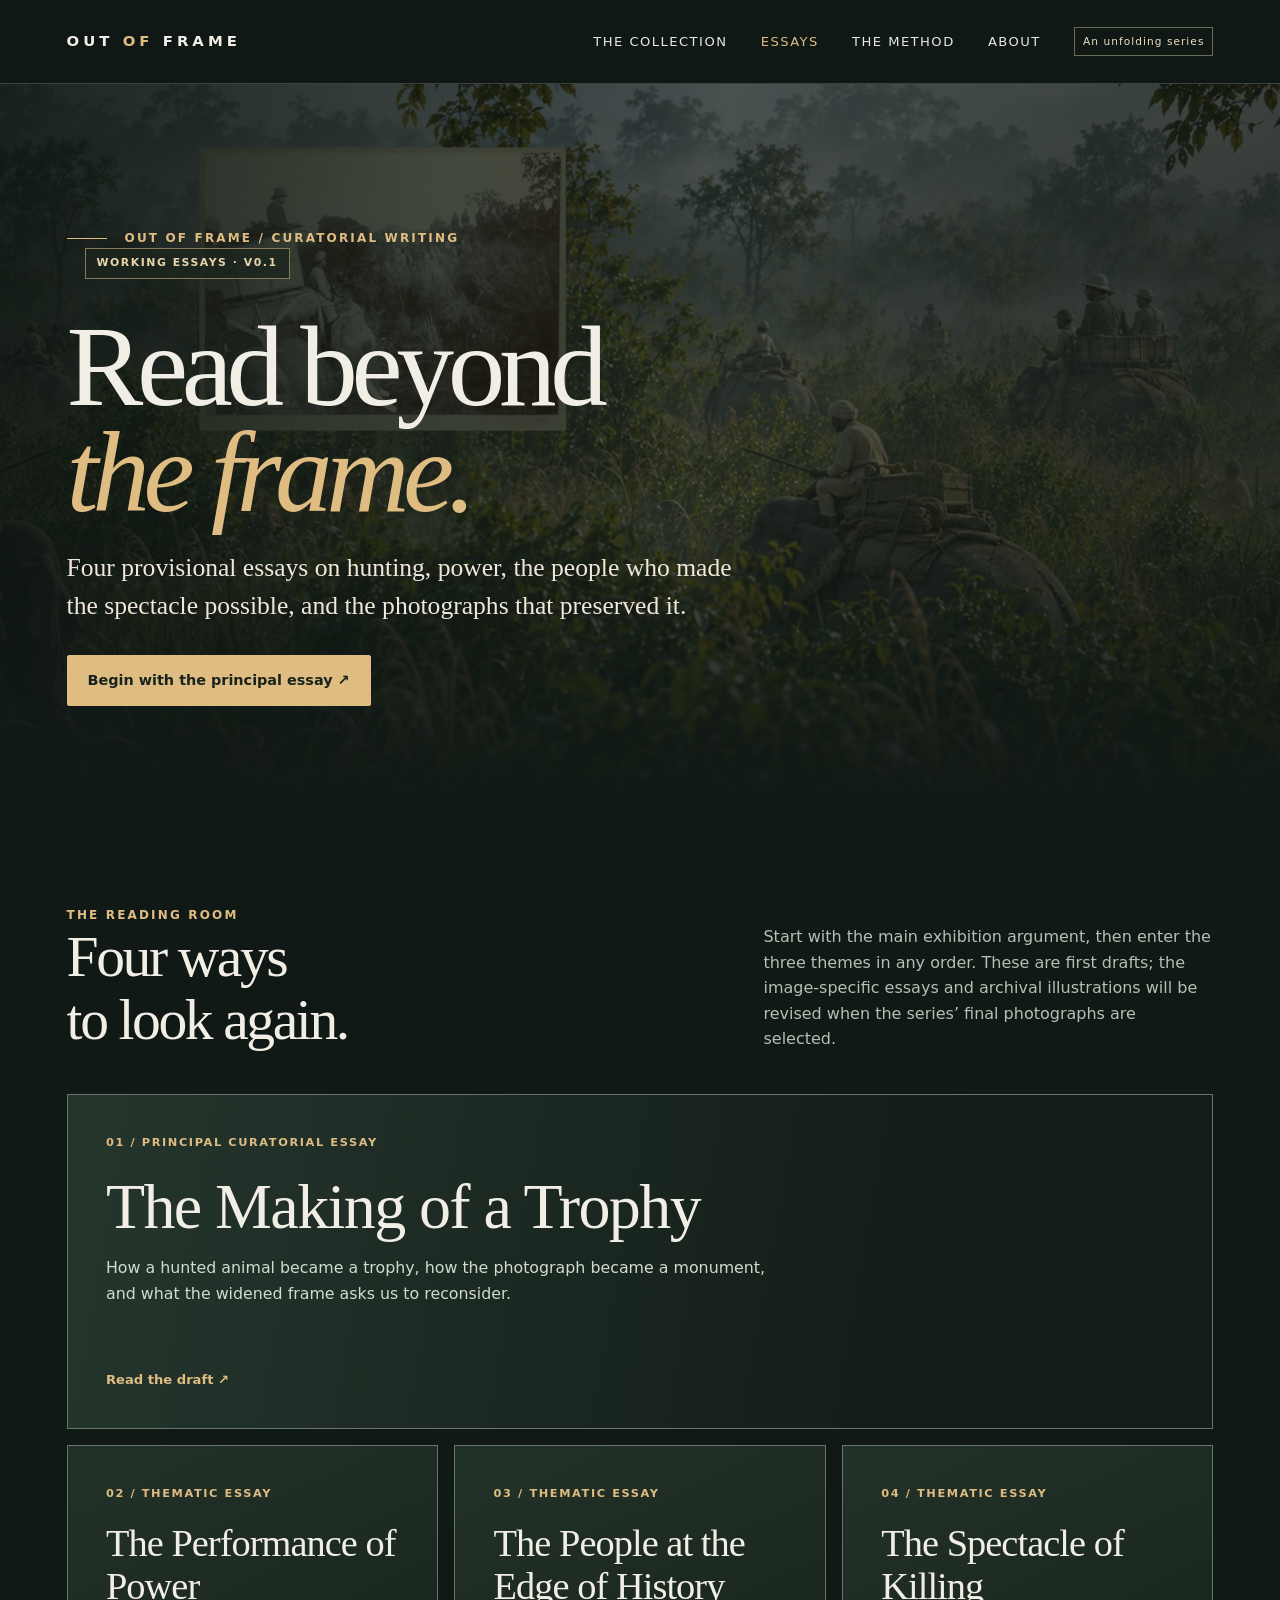
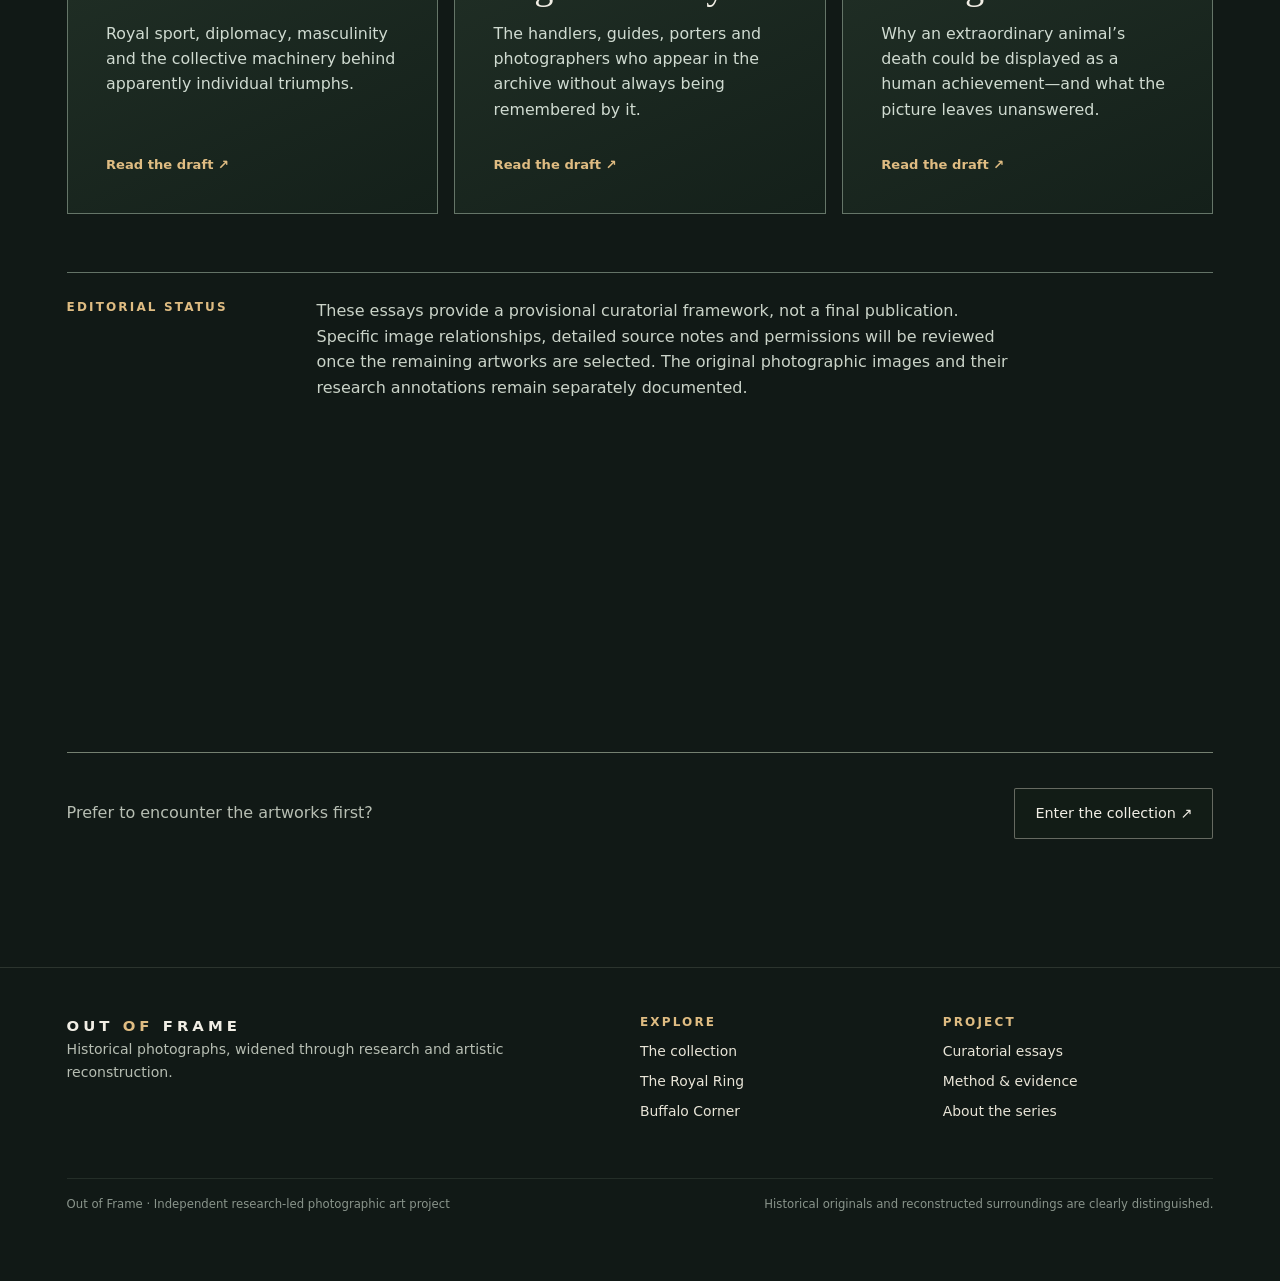
==== essays/index.html @ 06754992 "add essays Add the principal and 3 other essays drafts to the site" ====
<!doctype html><html lang="en"><head><meta charset="utf-8"><meta name="viewport" content="width=device-width, initial-scale=1"><meta name="description" content="Read four provisional Out of Frame essays on hunting, power, labour and historical photography."><meta name="theme-color" content="#111916"><title>Curatorial essays — Out of Frame</title><link rel="stylesheet" href="../assets/css/site.css"></head><body><a class="skip" href="#main">Skip to content</a><header class="site-header"><div class="shell nav-inner"><a class="brand" href="../index.html" aria-label="Out of Frame, home">OUT <span>OF</span> FRAME</a><button class="nav-toggle" type="button" aria-expanded="false" aria-controls="site-links">Menu ☰</button><nav class="nav-links" id="site-links" aria-label="Main navigation"><a href="../works/index.html">The collection</a><a href="index.html" aria-current="page">Essays</a><a href="../method.html">The method</a><a href="../about.html">About</a><span class="nav-flag">An unfolding series</span></nav></div></header><main id="main"><section class="essay-index-hero"><div class="shell essay-index-hero-inner"><span class="eyebrow kicker-line">Out of Frame / Curatorial writing</span><span class="draft-pill">WORKING ESSAYS · v0.1</span><h1>Read beyond<br><em>the frame.</em></h1><p>Four provisional essays on hunting, power, the people who made the spectacle possible, and the photographs that preserved it.</p><a class="btn primary" href="the-making-of-a-trophy.html">Begin with the principal essay ↗</a></div></section><section class="shell section essays-section"><div class="section-head"><div><span class="eyebrow">The reading room</span><h2>Four ways<br>to look again.</h2></div><p>Start with the main exhibition argument, then enter the three themes in any order. These are first drafts; the image-specific essays and archival illustrations will be revised when the series’ final photographs are selected.</p></div><div class="essay-card-grid"><a class="essay-card essay-card-feature" href="the-making-of-a-trophy.html"><span class="essay-card-num">01 / Principal curatorial essay</span><h3>The Making of a Trophy</h3><p>How a hunted animal became a trophy, how the photograph became a monument, and what the widened frame asks us to reconsider.</p><span class="essay-card-link">Read the draft <span aria-hidden="true">↗</span></span></a><a class="essay-card" href="the-performance-of-power.html"><span class="essay-card-num">02 / Thematic essay</span><h3>The Performance of Power</h3><p>Royal sport, diplomacy, masculinity and the collective machinery behind apparently individual triumphs.</p><span class="essay-card-link">Read the draft <span aria-hidden="true">↗</span></span></a><a class="essay-card" href="the-people-at-the-edge-of-history.html"><span class="essay-card-num">03 / Thematic essay</span><h3>The People at the Edge of History</h3><p>The handlers, guides, porters and photographers who appear in the archive without always being remembered by it.</p><span class="essay-card-link">Read the draft <span aria-hidden="true">↗</span></span></a><a class="essay-card" href="the-spectacle-of-killing.html"><span class="essay-card-num">04 / Thematic essay</span><h3>The Spectacle of Killing</h3><p>Why an extraordinary animal’s death could be displayed as a human achievement—and what the picture leaves unanswered.</p><span class="essay-card-link">Read the draft <span aria-hidden="true">↗</span></span></a></div><div class="essay-editor-note"><span class="eyebrow">Editorial status</span><p>These essays provide a provisional curatorial framework, not a final publication. Specific image relationships, detailed source notes and permissions will be reviewed once the remaining artworks are selected. The original photographic images and their research annotations remain separately documented.</p></div></section><section class="shell section"><div class="cta-band"><p>Prefer to encounter the artworks first?</p><a href="../works/index.html" class="btn">Enter the collection ↗</a></div></section></main><footer class="site-footer"><div class="shell"><div class="footer-grid"><div><a class="brand" href="../index.html">OUT <span>OF</span> FRAME</a><p>Historical photographs, widened through research and artistic reconstruction.</p></div><nav aria-label="Footer exhibition links"><strong class="eyebrow">Explore</strong><a href="../works/index.html">The collection</a><a href="../works/the-royal-ring.html">The Royal Ring</a><a href="../works/buffalo-corner.html">Buffalo Corner</a></nav><nav aria-label="Footer project links"><strong class="eyebrow">Project</strong><a href="index.html">Curatorial essays</a><a href="../method.html">Method &amp; evidence</a><a href="../about.html">About the series</a></nav></div><div class="footline"><span>Out of Frame · Independent research-led photographic art project</span><span>Historical originals and reconstructed surroundings are clearly distinguished.</span></div></div></footer><script src="../assets/js/site.js" defer></script></body></html>
---- assets/css/site.css ----
:root{--ink:#111916;--ink2:#19231d;--ink3:#26332c;--bone:#f1eee5;--paper:#e7dfd1;--dim:#b7beb3;--line:#536157;--gold:#dfbc82;--pale:#f1d6a8;--mint:#a9c7b7;--pad:clamp(20px,5.2vw,88px);--serif:Georgia,'Times New Roman',serif;--sans:ui-sans-serif,system-ui,-apple-system,'Segoe UI',sans-serif}
*{box-sizing:border-box}html{scroll-behavior:smooth}body{margin:0;background:var(--ink);color:var(--bone);font:16px/1.6 var(--sans)}img{max-width:100%;display:block}button,input{font:inherit}button{cursor:pointer}a{color:inherit}a:hover{text-decoration-color:var(--gold)}h1,h2,h3,p{margin-top:0}h1,h2,h3{font-family:var(--serif);font-weight:normal;line-height:1.09}h1{font-size:clamp(3.6rem,9vw,9.5rem);letter-spacing:-.065em}h2{font-size:clamp(2.3rem,4.5vw,5.3rem);letter-spacing:-.042em}h3{font-size:clamp(1.5rem,2.3vw,2.5rem);letter-spacing:-.025em}p{max-width:68ch}button:focus-visible,a:focus-visible,[tabindex]:focus-visible{outline:3px solid var(--pale);outline-offset:4px}.skip{position:absolute;top:-100px;left:15px;z-index:100;color:#111;background:#f3d69b;padding:10px}.skip:focus{top:12px}.eyebrow,.caps{font-size:.75rem;text-transform:uppercase;letter-spacing:.18em;font-weight:700}.eyebrow{color:var(--gold)}.small{color:var(--dim);font-size:.82rem}.shell{max-width:1760px;margin-inline:auto;padding-inline:var(--pad)}.sr-only{position:absolute!important;width:1px;height:1px;overflow:hidden;clip:rect(0,0,0,0);white-space:nowrap}
/* Global navigation */
.site-header{position:relative;z-index:40;border-bottom:1px solid #ffffff2e;background:rgba(17,25,22,.98)}.site-header.float{position:absolute;left:0;top:0;width:100%;border:none;background:linear-gradient(#111b16cc,transparent)}.nav-inner{min-height:83px;display:flex;justify-content:space-between;align-items:center;gap:24px}.brand{text-decoration:none;font-weight:850;letter-spacing:.27em;font-size:.93rem;white-space:nowrap}.brand span{color:var(--gold)}.nav-links{display:flex;gap:clamp(15px,2.6vw,38px);align-items:center}.nav-links a{font-size:.82rem;text-decoration:none;text-transform:uppercase;letter-spacing:.11em;color:#e6e7e0}.nav-links a:hover,.nav-links a[aria-current="page"]{color:var(--gold)}.nav-toggle{display:none;align-items:center;justify-content:center;border:1px solid #ffffff77;background:#12211caa;color:var(--bone);padding:8px 13px;border-radius:3px}.nav-flag{font-size:.66rem;border:1px solid #f1e5bd65;padding:5px 8px;color:#f0dfbe;letter-spacing:.1em}.site-footer{padding-block:45px 68px;border-top:1px solid #6a76674d}.footer-grid{display:grid;grid-template-columns:2fr 1fr 1fr;gap:32px}.site-footer p{color:var(--dim);font-size:.88rem}.site-footer nav{display:grid;gap:8px;font-size:.87rem}.site-footer nav a{color:#e8e4d7;text-decoration:none}.site-footer nav a:hover{color:var(--gold)}.footline{margin-top:55px;color:#89948b;display:flex;justify-content:space-between;gap:20px;font-size:.73rem;border-top:1px solid #5a675845;padding-top:16px}
/* Buttons */
.btn{border:1px solid #e6e4d265;padding:13px 20px;display:inline-flex;align-items:center;justify-content:center;gap:24px;text-decoration:none;background:#1420198c;color:var(--bone);transition:background .18s,transform .18s;min-height:47px;font-size:.9rem;border-radius:2px}.btn:hover{background:#2d4134;transform:translateY(-1px)}.btn.primary{background:var(--gold);color:#18231c;border-color:var(--gold);font-weight:750}.btn.primary:hover{background:#f0d4a4}.btn.ghost{background:transparent}.btn.sm{padding:8px 12px;min-height:38px;font-size:.8rem}.btn[aria-pressed="true"]{border-color:var(--gold);box-shadow:inset 0 0 0 1px var(--gold)}.text-link{color:var(--pale);text-decoration:none;border-bottom:1px solid #c1af84;padding-bottom:4px;font-size:.86rem;letter-spacing:.04em}.text-link:hover{color:#fff}
/* Home page */
.home-hero{height:min(100svh,1050px);min-height:710px;isolation:isolate;display:flex;flex-direction:column;position:relative;overflow:hidden;background:#18271f}.home-hero picture,.home-hero picture img{position:absolute;inset:0;width:100%;height:100%;object-fit:cover;z-index:-3;object-position:52% 46%}.home-hero picture img{filter:brightness(.72) saturate(.83);animation:reveal-hero 14s ease-out both}.home-hero::before{content:'';position:absolute;inset:0;z-index:-2;background:linear-gradient(90deg,#07110de8 0%,#0b1a14b3 37%,#121a1570 63%,#111a164d),linear-gradient(0deg,#0a130fef,transparent 45%,#0b1513a8)}.home-hero-inner{padding-top:165px;padding-bottom:90px;flex:1;display:flex;flex-direction:column;justify-content:center}.home-hero h1{max-width:1050px;margin:.05em 0 .22em;font-size:clamp(3.6rem,7.25vw,7.4rem)}.home-hero h1 em{font-weight:normal;color:var(--gold)}.home-deck{font:clamp(1.18rem,2.3vw,1.88rem)/1.38 var(--serif);max-width:600px;color:#f3eade}.home-actions{display:flex;gap:12px;flex-wrap:wrap;margin-top:25px}.hero-foot{border-top:1px solid #ffffff55;padding-block:16px;display:flex;justify-content:space-between;gap:24px;align-items:center;font-size:.7rem;letter-spacing:.14em;text-transform:uppercase;color:#ebdfc9}.home-arrow{font-size:1.4rem}.section{padding-block:clamp(80px,10vw,150px)}.section.slim{padding-block:70px}.section-head{display:flex;justify-content:space-between;gap:42px;align-items:end;margin-bottom:42px}.section-head h2{margin:0;max-width:860px}.section-head p{color:var(--dim);max-width:450px;margin:0}.kicker-line{display:flex;align-items:center;gap:18px}.kicker-line:before{content:'';width:40px;height:1px;background:var(--gold)}.works-grid{display:grid;grid-template-columns:minmax(0,1.25fr) minmax(0,.75fr);gap:18px}.work-card{border:1px solid #546457;display:flex;flex-direction:column;min-height:505px;position:relative;overflow:hidden;text-decoration:none;background:#263229}.work-card.featured img{position:absolute;inset:0;width:100%;height:100%;object-fit:cover;filter:brightness(.63) saturate(.85);transition:transform .55s}.work-card.featured:hover img{transform:scale(1.04)}.work-card:after{content:'';position:absolute;inset:0;background:linear-gradient(0deg,#0b1613f2,#111c19ad 33%,transparent 72%);pointer-events:none}.work-card.placeholder{background:radial-gradient(circle at 78% 29%,#62635129,transparent 34%),linear-gradient(125deg,#29312b,#121916)}.work-card.placeholder:before{content:'';position:absolute;inset:13% 18% 30%;border:1px solid #c9c0a540;box-shadow:inset 0 0 0 16px #101a1220;transform:rotate(-3deg)}.work-card.placeholder:after{background:linear-gradient(0deg,#101712f0,transparent 90%)}.work-top,.work-bottom{position:relative;z-index:1;padding:30px;display:flex;justify-content:space-between;align-items:start;gap:12px}.work-bottom{margin-top:auto;flex-direction:column}.work-number{color:#e5d2a6;font-size:.75rem;letter-spacing:.18em;text-transform:uppercase}.work-status{font-size:.7rem;border:1px solid #e1d6b480;padding:4px 10px;letter-spacing:.12em;text-transform:uppercase}.work-bottom h3{font-size:clamp(2.2rem,4.2vw,4.4rem);margin:0}.work-bottom p{color:#e1e5dc;max-width:410px;font-size:.9rem}.work-cta{color:var(--gold);border-bottom:1px solid #f5dca3;padding-bottom:5px;text-transform:uppercase;letter-spacing:.09em;font-size:.76rem}.statement{background:#e9e4d7;color:#20291f}.statement .eyebrow{color:#6e5b3b}.statement h2{max-width:1250px}.statement blockquote{max-width:1200px;margin:30px 0 45px;font:clamp(1.7rem,3.6vw,3.6rem)/1.28 var(--serif);letter-spacing:-.025em}.statement .fine{border-top:1px solid #877d6b;display:flex;gap:26px;padding-top:21px;font-size:.87rem;justify-content:space-between}.statement .fine p{max-width:470px}.method-summary{display:grid;grid-template-columns:repeat(3,1fr);gap:30px}.method-step{border-top:1px solid #758174;padding-top:20px}.method-step span{font-size:.78rem;color:var(--gold)}.method-step h3{font-size:clamp(1.4rem,2vw,2rem);margin:13px 0}.method-step p{color:#bac5ba;font-size:.9rem}
/* Artwork landing */
.art-landing{position:relative;min-height:720px;height:100svh;max-height:1240px;isolation:isolate;display:flex;flex-direction:column;overflow:hidden;background:#15231d}.art-landing>.art-bg{position:absolute;inset:0;z-index:-3;width:100%;height:100%;object-fit:cover;object-position:48% 42%;filter:brightness(.79) saturate(.8);animation:reveal-hero 12s ease-out both}.art-landing:before{content:'';position:absolute;inset:0;z-index:-2;background:linear-gradient(90deg,#091611ef 0%,#111e19ae 32%,#1821192b 78%),linear-gradient(0deg,#09160fe9,transparent 43%,#101b16a8)}.art-landing .art-body{flex:1;display:flex;flex-direction:column;justify-content:center;align-items:start;padding-top:130px;padding-bottom:75px}.art-landing h1{margin:.18em 0 .19em;max-width:1120px}.art-landing h1 em{font-weight:normal;color:var(--gold)}.art-landing p{font:clamp(1.2rem,2.2vw,1.72rem)/1.4 var(--serif);max-width:540px}.art-landing .art-actions{display:flex;gap:12px;margin-top:20px;flex-wrap:wrap}.art-landing .art-bottom{font-size:.71rem;text-transform:uppercase;letter-spacing:.14em;border-top:1px solid #ffffff50;padding-block:22px;display:flex;justify-content:space-between;color:#ede0c5}.art-bottom span:last-child{opacity:.8}
/* Exhibition explorer */
.experience{padding-block:45px 95px}.explorer-intro{display:flex;justify-content:space-between;align-items:end;gap:30px;margin-bottom:25px}.explorer-intro h2{font-size:clamp(2rem,3.5vw,3.4rem);margin:.1em 0}.explorer-intro p{font-size:.9rem;color:var(--dim)}.controls{display:flex;flex-wrap:wrap;gap:8px;align-items:center}.stage-window{background:#0d130f;border:1px solid #627067;overflow:auto;scrollbar-color:#768879 #27352b;box-shadow:0 20px 46px #0005}.stage{width:100%;min-width:1000px;aspect-ratio:3/1;position:relative;isolation:isolate}.stage img{width:100%;height:100%;object-fit:cover}.stage.original{min-width:0;aspect-ratio:auto;height:min(66vh,650px);display:flex;align-items:center;justify-content:center;background:radial-gradient(circle,#373c34,#101713 76%)}.stage.original img{width:auto;max-width:92%;height:auto;max-height:93%;object-fit:contain;box-shadow:0 12px 32px #0008}.hotspots{position:absolute;inset:0;pointer-events:none}.hotspot{pointer-events:auto;position:absolute;transform:translate(-50%,-50%);display:flex;align-items:center;justify-content:center;width:37px;height:37px;border:1.5px solid #fff0c8;background:#1b2b25e8;color:#fff3d4;border-radius:50%;font-size:.7rem;font-weight:800;box-shadow:0 2px 15px #000c;transition:background .15s,transform .15s}.hotspot:hover{background:var(--gold);color:var(--ink);transform:translate(-50%,-50%) scale(1.09)}.hotspot.active{background:var(--gold);color:#17261c;outline:2px solid #fff5e3}.hotspot.teck{font-size:.74rem;width:33px;height:33px}.stage.original .hotspots{display:none}.stage-meta{font-size:.74rem;color:#b3c0b6;display:flex;justify-content:space-between;gap:25px;padding-top:9px}.stage-meta span:last-child{color:var(--gold)}.explore-layout{display:grid;grid-template-columns:minmax(230px,280px) minmax(0,1fr);gap:16px;margin-top:23px}.chapter-index{border:1px solid #5e6b61;background:#1c2720;align-self:start;padding:20px}.chapter-index h3{font:800 .74rem var(--sans);text-transform:uppercase;letter-spacing:.13em}.filters{display:flex;flex-wrap:wrap;gap:6px;margin:14px 0}.filter-chip{border-radius:18px;padding:4px 9px;background:none;border:1px solid #677969;color:#d6e2d6;font-size:.71rem}.filter-chip[aria-pressed="true"]{background:var(--gold);border-color:var(--gold);color:#101c13}.chapter-list{display:grid;gap:3px}.chapter-btn{border:1px solid transparent;background:none;color:#dee4d9;text-align:left;padding:10px 7px;display:flex;gap:12px;align-items:start;width:100%;font-size:.84rem;line-height:1.3;border-radius:3px}.chapter-btn:hover{background:#34433a}.chapter-btn.active{background:#394131;border-color:#9d864f}.chapter-btn span:first-child{color:var(--gold);font-weight:900}.research-panel{background:linear-gradient(125deg,#253129,#161e1a);border:1px solid #5c6a5d;padding:clamp(22px,3vw,38px);min-height:320px}.research-panel h3{font-size:clamp(1.7rem,3vw,3rem);margin:8px 0 18px}.research-panel .question{font:1.13rem/1.45 var(--serif);color:#e5e1d3;max-width:840px}.research-panel p{max-width:900px}.research-tabs{display:flex;gap:9px;border-bottom:1px solid #5a685d;margin:19px 0;flex-wrap:wrap}.research-tab{color:#d8e1d7;background:none;border:0;border-bottom:2px solid transparent;padding:10px 14px;margin-bottom:-1px;font-size:.84rem}.research-tab[aria-selected="true"]{color:var(--gold);border-color:var(--gold)}.research-panel .story{font-size:1rem;line-height:1.7}.research-panel .substory{border-left:3px solid var(--gold);padding:14px 20px;background:#354131;margin-top:25px}.research-panel .substory p{margin-bottom:10px;font-size:.92rem}.research-panel .source-list{list-style:none;padding:0;margin:8px 0;display:grid;gap:12px}.research-panel .source-list li{border-top:1px solid #606b5d;padding:11px 0}.research-panel .source-list small{display:block;color:var(--dim)}.research-panel .source-list a{color:#c9e0d3}.evidence-box{padding:15px 18px;background:#3c4436;border-left:3px solid var(--gold);font-size:.91rem;margin:17px 0}.research-panel .disclosure{color:#c7d5c6;border-top:1px solid #526054;padding-top:15px;margin-top:25px;font-size:.83rem}.research-panel .next-prev{display:flex;justify-content:space-between;gap:15px;border-top:1px solid #546154;padding-top:16px;margin-top:29px}.research-panel .next-prev button{background:none;color:var(--gold);border:0;padding:7px 0;font-size:.83rem}.research-panel .next-prev button:hover{text-decoration:underline}.archive-stage{max-width:900px;display:grid;grid-template-columns:minmax(0,1fr) minmax(0,.85fr);gap:38px;margin:auto;align-items:center}.archive-stage img{border:10px solid #e3dac7;width:100%}.archive-stage p{font-size:1rem;color:var(--dim)}
/* Buffalo placeholder */
.placeholder-hero{min-height:78svh;display:flex;align-items:center;position:relative;overflow:hidden;background:radial-gradient(ellipse at 72% 43%,#5557454d 0%,transparent 38%),linear-gradient(115deg,#222821,#0e1512 78%)}.placeholder-hero:before{content:'';position:absolute;right:8%;top:18%;width:clamp(170px,28vw,450px);height:clamp(230px,43vw,600px);border:1px solid #d6c9a65f;transform:rotate(6deg);box-shadow:0 0 0 17px #171e177a,0 0 0 18px #d3c8b52e}.placeholder-hero h1{position:relative;max-width:800px}.placeholder-hero .shell{width:100%;position:relative;z-index:1}.placeholder-hero p{font:clamp(1.15rem,2vw,1.6rem)/1.5 var(--serif);max-width:520px;color:#e5dfcf}.placeholder-label{display:inline-block;color:#e9d0a5;letter-spacing:.19em;text-transform:uppercase;font-size:.72rem;padding-bottom:12px;border-bottom:1px solid #ddc28e}.placeholder-note{max-width:900px}.placeholder-note p{color:var(--dim)}
/* About / Method */
.page-hero{padding:clamp(110px,14vw,190px) 0 clamp(75px,10vw,140px);background:radial-gradient(circle at 80% 38%,#3a43374d,transparent 48%),#171f19;border-bottom:1px solid #576457}.page-hero h1{max-width:1000px;margin:20px 0 25px}.page-hero .lede{font:clamp(1.3rem,2.5vw,2rem)/1.45 var(--serif);max-width:800px;color:#e5e5d9}.editorial-grid{display:grid;grid-template-columns:minmax(220px,.55fr) minmax(0,1.4fr);gap:clamp(25px,7vw,125px)}.editorial-grid .side-label{font:.75rem var(--sans);color:var(--gold);text-transform:uppercase;letter-spacing:.18em;padding-top:12px}.prose p{color:#d1dace;font-size:1.04rem;line-height:1.8}.prose h2{font-size:clamp(2rem,3.6vw,3.5rem);margin-top:38px}.prose p strong{color:#f2e9d6}.evidence-grid{display:grid;grid-template-columns:repeat(4,1fr);gap:15px}.grade-card{border:1px solid #67746b;background:#1c2720;padding:23px}.grade-card b{font:normal 3.5rem var(--serif);color:var(--gold)}.grade-card h3{font-size:1.4rem;margin:14px 0}.grade-card p{color:#c0ccbd;font-size:.85rem}.cta-band{border-top:1px solid #758071;display:flex;align-items:center;justify-content:space-between;gap:25px;padding-top:35px;margin-top:70px}.cta-band p{margin:0;color:var(--dim)}
@keyframes reveal-hero{from{transform:scale(1.035)}to{transform:scale(1)}}@media(prefers-reduced-motion:reduce){html{scroll-behavior:auto}*,*:before,*:after{animation:none!important;transition:none!important}}
@media(max-width:900px){.footer-grid{grid-template-columns:1fr 1fr}.footer-grid>div:first-child{grid-column:1/-1}.section-head{align-items:start;flex-direction:column;gap:16px}.works-grid{grid-template-columns:1fr}.work-card{min-height:450px}.method-summary{grid-template-columns:1fr;gap:17px}.explore-layout{grid-template-columns:1fr}.chapter-index{order:2}.explorer-intro{align-items:start;flex-direction:column}.stage{min-width:980px}.stage-meta{flex-direction:column;gap:3px}.editorial-grid{grid-template-columns:1fr}.evidence-grid{grid-template-columns:1fr 1fr}.nav-toggle{display:flex}.nav-links{display:none;position:absolute;top:100%;left:0;right:0;background:#14211c;z-index:50;padding:24px var(--pad) 30px;box-shadow:0 16px 25px #0007;flex-direction:column;align-items:start;border-bottom:1px solid var(--line)}.nav-links.open{display:flex}.nav-flag{display:none}}
@media(max-width:570px){h1{font-size:clamp(3.1rem,16vw,5rem)}.home-hero{min-height:670px;height:100svh}.home-hero-inner{padding-top:130px;padding-bottom:65px}.home-hero h1{max-width:380px}.home-hero picture img{object-position:60% center}.hero-foot{font-size:.57rem}.work-card{min-height:410px}.work-bottom h3{font-size:2.9rem}.art-landing{min-height:680px}.art-landing .art-body{padding-top:120px}.art-landing h1{font-size:clamp(3.6rem,15vw,5.8rem)}.art-landing .art-bottom{display:block;line-height:1.8}.research-panel{padding:18px}.archive-stage{grid-template-columns:1fr}.evidence-grid{grid-template-columns:1fr}.footer-grid{grid-template-columns:1fr}.footer-grid>div:first-child{grid-column:auto}.footline{flex-direction:column;gap:5px}.portal-note{display:none}}

/* v1.1 — Image-led vignette chapters */
.image-evidence{margin:27px 0 24px;border-top:1px solid #677463;padding-top:22px}
.image-evidence-heading{display:flex;justify-content:space-between;align-items:center;gap:12px;flex-wrap:wrap}
.image-evidence-type{font-size:.69rem;letter-spacing:.075em;color:#cfdbcd;border:1px solid #778370;padding:4px 8px}
.image-evidence h4{font:normal clamp(1.25rem,2.2vw,1.9rem)/1.2 var(--serif);margin:12px 0 18px;color:#f1e7d3}
.image-evidence-grid{display:grid;grid-template-columns:minmax(0,1.6fr) minmax(180px,.7fr);gap:17px;align-items:start}
.image-close,.image-locator{margin:0;min-width:0}
.detail-image-button{border:1px solid #758472;background:#101b15;display:block;position:relative;width:100%;padding:0;color:#f2e3c8;text-align:left;overflow:hidden}
.detail-image-button img{width:100%;height:auto;max-height:420px;object-fit:contain;background:#111b17;transition:transform .3s}
.detail-image-button:hover img{transform:scale(1.015)}
.detail-enlarge{display:inline-block;position:absolute;right:10px;bottom:10px;padding:5px 9px;font-size:.75rem;background:#0d1814d9;border:1px solid #e2c68c85;color:#f3ddab}
.image-close figcaption{font-size:.85rem;line-height:1.5;color:#e1e5d9;margin:11px 0 0}
.image-locator{background:#17231d;border:1px solid #4f6454;padding:12px;display:flex;flex-direction:column;gap:9px}
.image-locator .locator-heading{font-size:.75rem;letter-spacing:.13em;text-transform:uppercase;color:var(--gold);font-weight:750}
.image-locator img{width:100%;height:auto;border:1px solid #748477}
.image-locator p{color:#ced8cf;font-size:.79rem;margin:0;line-height:1.45}
.image-locator .btn{align-self:start;min-height:38px;padding:7px 10px;font-size:.74rem;margin-top:4px}
.substory-image{max-width:340px;margin:14px 0}
.substory-image .detail-image-button img{max-height:190px}
.detail-dialog{border:1px solid #8e9d87;background:#101a14;color:#f3ecdd;padding:0;max-width:min(94vw,1400px);max-height:94vh;width:fit-content;box-shadow:0 25px 80px #000b}
.detail-dialog::backdrop{background:#020c08e8;backdrop-filter:blur(5px)}
.detail-dialog-inner{padding:clamp(13px,2vw,24px);display:flex;flex-direction:column;gap:10px;align-items:start}
.detail-dialog-close{align-self:end;border:1px solid #cab382;color:#f2deb4;background:#243429;padding:5px 12px;font-size:.84rem}
.detail-dialog img{max-height:72vh;max-width:calc(94vw - 48px);height:auto;width:auto;object-fit:contain;border:1px solid #586658}
.detail-dialog p{max-width:950px;margin:2px 0 0;font-size:.91rem}
.detail-dialog small{color:#aebbae}
@media(max-width:700px){.image-evidence-grid{grid-template-columns:1fr}.image-evidence h4{font-size:1.5rem}.image-locator{display:grid;grid-template-columns:1fr;max-width:none}.image-locator img{max-width:520px}.detail-image-button img{max-height:360px}}


/* v1.2 — provisional curatorial essays */
.draft-pill{display:inline-flex;align-items:center;border:1px solid #c7b27e99;color:#e8d4ab;font-size:.68rem;line-height:1;letter-spacing:.14em;font-weight:750;padding:9px 11px;text-transform:uppercase;white-space:nowrap;background:#1b251ecb}
.essay-index-hero{min-height:78svh;display:flex;align-items:end;position:relative;background:linear-gradient(90deg,#0d1511e9,#101913b3 57%,#0e1611cf),url('../images/royal-ring-hero.webp') center 48%/cover;overflow:hidden}
.essay-index-hero:before{content:'';inset:0;position:absolute;background:linear-gradient(0deg,#111916 0,transparent 40%);pointer-events:none}
.essay-index-hero-inner{padding-top:145px;padding-bottom:95px;position:relative;z-index:1;width:100%}
.essay-index-hero-inner .draft-pill{margin-left:18px}
.essay-index-hero h1{margin:34px 0 24px;font-size:clamp(4rem,9vw,9rem);line-height:.92;letter-spacing:-.055em;max-width:1050px}
.essay-index-hero h1 em{color:var(--gold);font-weight:normal}
.essay-index-hero p{font:clamp(1.15rem,2vw,1.7rem)/1.5 var(--serif);max-width:680px;color:#efe7da;margin-bottom:29px}
.essays-section{padding-top:100px}
.essay-card-grid{display:grid;grid-template-columns:repeat(3,minmax(0,1fr));gap:16px}
.essay-card{display:flex;flex-direction:column;min-height:320px;padding:clamp(24px,3vw,40px);border:1px solid #657568;background:linear-gradient(155deg,#233228,#14201a);text-decoration:none;transition:background .2s,border-color .2s,transform .2s}
.essay-card:hover{background:#2b3d2f;border-color:var(--gold);transform:translateY(-3px)}
.essay-card-feature{grid-column:1/-1;min-height:335px;background:linear-gradient(100deg,#25362d,#131c18 76%);justify-content:end}
.essay-card-num{font-size:.71rem;text-transform:uppercase;letter-spacing:.14em;color:var(--gold);font-weight:750}
.essay-card h3{font:normal clamp(1.8rem,3vw,3rem)/1.12 var(--serif);margin:19px 0 13px}
.essay-card-feature h3{font-size:clamp(2.7rem,5vw,5rem)}
.essay-card p{color:#d0dbd1;max-width:680px;font-size:.99rem;line-height:1.6}
.essay-card-link{margin-top:auto;display:block;color:var(--gold);padding-top:16px;font-size:.82rem;font-weight:700}
.essay-editor-note{border-top:1px solid #647367;margin:58px 0 0;display:grid;grid-template-columns:210px minmax(0,800px);gap:40px;padding:25px 0}
.essay-editor-note p{color:#cad3c8;margin:0}
.essay-hero{background:radial-gradient(circle at 88% 15%,#4e584349,transparent 45%),linear-gradient(#1b251e,#101a15);border-bottom:1px solid #566658}
.essay-hero-inner{padding-top:clamp(140px,14vw,210px);padding-bottom:clamp(75px,9vw,140px);max-width:none}
.essay-hero-top{display:flex;justify-content:space-between;gap:20px;align-items:center;margin-bottom:65px}
.essay-back{font-size:.78rem;text-decoration:none;color:var(--gold)}
.essay-hero h1{max-width:1100px;font-size:clamp(3.3rem,7.8vw,7.5rem);letter-spacing:-.045em;line-height:1.05;margin:20px 0 23px}
.essay-hero p{font:clamp(1.18rem,2.2vw,1.8rem)/1.4 var(--serif);color:#ece5d9;max-width:860px;margin-bottom:30px}
.essay-scroll{font-size:.81rem;color:var(--gold);text-decoration:none}
.essay-text-grid{display:grid;grid-template-columns:minmax(180px,255px) minmax(0,800px);gap:clamp(40px,7vw,120px);padding-top:65px;padding-bottom:75px;justify-content:center}
.essay-sticky{position:sticky;top:115px}
.essay-contents{display:flex;flex-direction:column;gap:2px;margin:20px 0 26px}
.essay-contents a{font-size:.83rem;color:#d6dfd4;text-decoration:none;padding:10px 12px 10px 0;border-bottom:1px solid #34493a}
.essay-contents a:hover{color:var(--gold)}
.essay-aside-rule{border-top:1px solid #657568;margin:30px 0 18px}
.essay-aside-note{font-size:.81rem;color:#aebdaf;line-height:1.65}
.essay-aside-collection{color:var(--gold);font-size:.81rem;text-decoration:none}
.essay-body{font:1.13rem/1.86 var(--serif);color:#e8e5d9;min-width:0}
.essay-body p{margin-bottom:1.33em}
.essay-body h2{font:normal clamp(2.25rem,3vw,3.2rem)/1.17 var(--serif);letter-spacing:-.023em;margin:2.2em 0 .8em;scroll-margin-top:85px;color:#f8ede0}
.essay-body strong{color:#f3dbaa}
.essay-body a{color:#e7c990;text-underline-offset:3px}
.essay-draft-note{font:normal .85rem/1.6 var(--sans);color:#d9e0d6;background:#213329;border-left:3px solid var(--gold);padding:19px 23px;margin-bottom:54px}
.essay-draft-note strong{color:var(--gold);font:.73rem var(--sans);font-weight:800;letter-spacing:.09em;text-transform:uppercase}
.essay-draft-note p{margin:7px 0 0;font-size:.83rem}
.essay-text-footer{border-top:1px solid #6c756d;margin-top:75px;padding-top:30px}
.essay-text-footer p{font:normal .85rem/1.7 var(--sans);color:#c1cfc4}
.essay-related{display:flex;align-items:center;justify-content:space-between;border-top:1px solid #626f64;border-bottom:1px solid #626f64;padding-top:50px;padding-bottom:50px;gap:25px}
.essay-related h2{font:normal clamp(2rem,3.2vw,3rem)/1.2 var(--serif);margin:12px 0}
.essay-related p{max-width:700px;color:#c4d0c4;margin:0}
.essay-archive-invite{display:flex;align-items:center;gap:28px;flex-wrap:wrap;padding-top:30px;padding-bottom:90px}
.essay-archive-invite a{color:var(--gold);font-size:.9rem}
.essay-home-feature{display:grid;grid-template-columns:minmax(0,1.1fr) minmax(0,.9fr);gap:clamp(35px,6vw,110px);align-items:center}
.essay-home-copy h2{font-size:clamp(3rem,5.7vw,6rem);line-height:1.04;margin:21px 0}
.essay-home-copy p{font-size:1.05rem;color:#d1dbd0;max-width:550px;margin-bottom:26px}
.essay-home-copy .text-link{display:inline-block;margin-left:22px;color:var(--gold);font-size:.88rem}
.essay-home-mark{border-left:1px solid #869078;padding:50px 0 50px 45px;display:flex;flex-direction:column;gap:8px;color:#e8d19f;font:normal clamp(1.5rem,2.5vw,2.8rem)/1.4 var(--serif);letter-spacing:.025em}
.essay-home-mark span:nth-child(2){color:#f5eee0}.essay-home-mark span:nth-child(3){color:#b2c2b8}.essay-home-mark i{font:normal .77rem var(--sans);color:#c6d2c6;margin-top:22px}
.essay-mini-link{border:1px solid #637166;padding:25px 29px;background:#203026;margin-top:45px;max-width:850px}
.essay-mini-link p{color:#d6e0d3;font-size:.96rem;margin:9px 0 20px}
@media(max-width:900px){.essay-card-grid{grid-template-columns:1fr 1fr}.essay-card-feature{grid-column:1/-1}.essay-text-grid{grid-template-columns:1fr;gap:0}.essay-aside{display:none}.essay-home-feature{grid-template-columns:1fr}.essay-home-mark{border-top:1px solid #869078;border-left:0;padding:30px 0 0}.essay-editor-note{grid-template-columns:1fr;gap:10px}}
@media(max-width:650px){.essay-card-grid{grid-template-columns:1fr}.essay-card-feature{grid-column:auto}.essay-card{min-height:280px}.essay-index-hero{min-height:85svh}.essay-index-hero-inner{padding-top:115px;padding-bottom:65px}.essay-index-hero-inner .draft-pill{margin-left:0;margin-top:12px}.essay-index-hero h1{font-size:clamp(3.45rem,14.5vw,5.2rem)}.essay-hero-top{margin-bottom:55px;align-items:start;flex-direction:column;gap:12px}.essay-hero h1{font-size:clamp(3.25rem,13vw,5.4rem)}.essay-body{font-size:1.07rem;line-height:1.8}.essay-body h2{margin-top:1.7em}.essay-related{align-items:start;flex-direction:column}.essay-home-copy .text-link{display:block;margin:20px 0 0}}
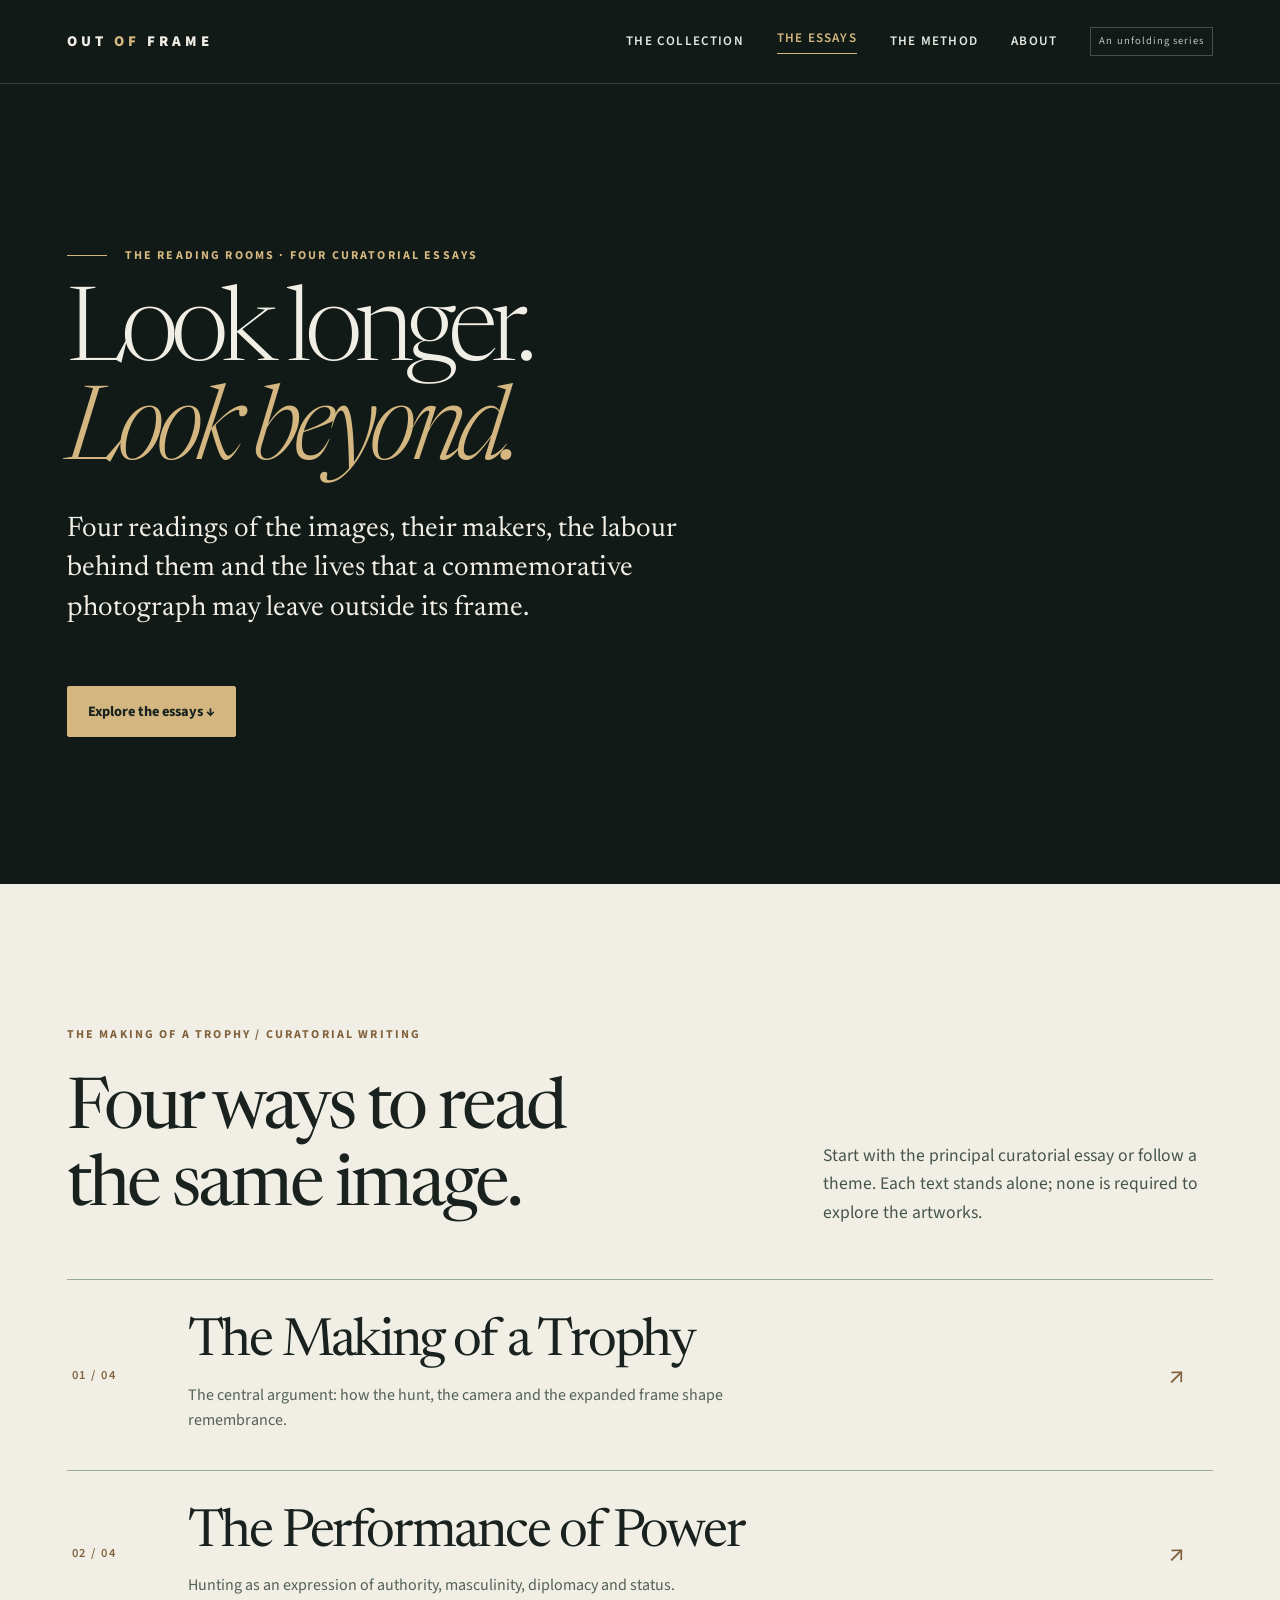
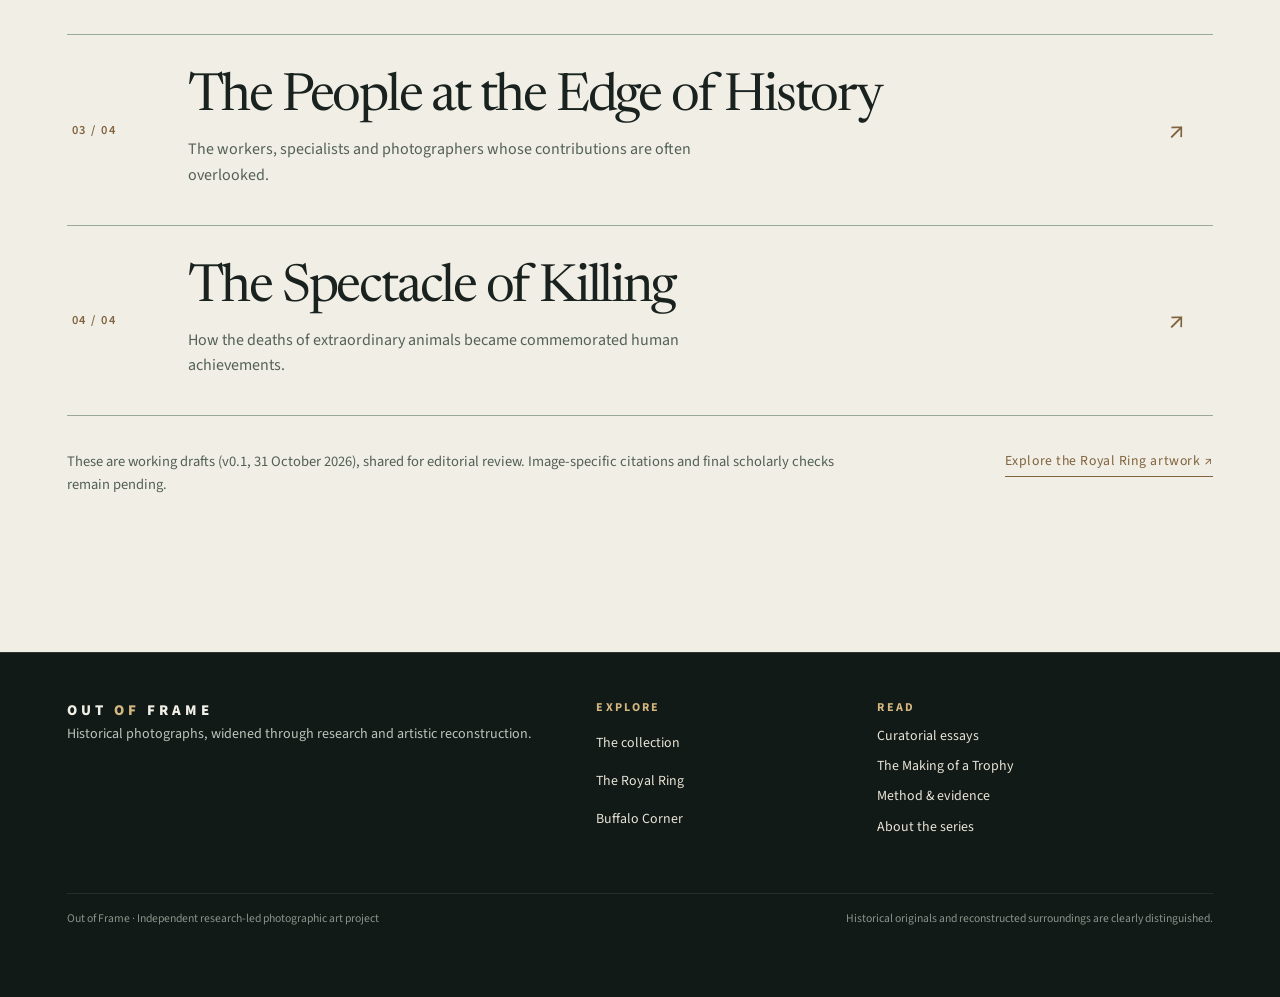
==== commit b978cb43: "Style + essays updated for new visual style Added curatorial essay drafts as placeholders" ====
--- a/essays/index.html
+++ b/essays/index.html
@@ -1 +1 @@
-<!doctype html><html lang="en"><head><meta charset="utf-8"><meta name="viewport" content="width=device-width, initial-scale=1"><meta name="description" content="Read four provisional Out of Frame essays on hunting, power, labour and historical photography."><meta name="theme-color" content="#111916"><title>Curatorial essays — Out of Frame</title><link rel="stylesheet" href="../assets/css/site.css"></head><body><a class="skip" href="#main">Skip to content</a><header class="site-header"><div class="shell nav-inner"><a class="brand" href="../index.html" aria-label="Out of Frame, home">OUT <span>OF</span> FRAME</a><button class="nav-toggle" type="button" aria-expanded="false" aria-controls="site-links">Menu ☰</button><nav class="nav-links" id="site-links" aria-label="Main navigation"><a href="../works/index.html">The collection</a><a href="index.html" aria-current="page">Essays</a><a href="../method.html">The method</a><a href="../about.html">About</a><span class="nav-flag">An unfolding series</span></nav></div></header><main id="main"><section class="essay-index-hero"><div class="shell essay-index-hero-inner"><span class="eyebrow kicker-line">Out of Frame / Curatorial writing</span><span class="draft-pill">WORKING ESSAYS · v0.1</span><h1>Read beyond<br><em>the frame.</em></h1><p>Four provisional essays on hunting, power, the people who made the spectacle possible, and the photographs that preserved it.</p><a class="btn primary" href="the-making-of-a-trophy.html">Begin with the principal essay ↗</a></div></section><section class="shell section essays-section"><div class="section-head"><div><span class="eyebrow">The reading room</span><h2>Four ways<br>to look again.</h2></div><p>Start with the main exhibition argument, then enter the three themes in any order. These are first drafts; the image-specific essays and archival illustrations will be revised when the series’ final photographs are selected.</p></div><div class="essay-card-grid"><a class="essay-card essay-card-feature" href="the-making-of-a-trophy.html"><span class="essay-card-num">01 / Principal curatorial essay</span><h3>The Making of a Trophy</h3><p>How a hunted animal became a trophy, how the photograph became a monument, and what the widened frame asks us to reconsider.</p><span class="essay-card-link">Read the draft <span aria-hidden="true">↗</span></span></a><a class="essay-card" href="the-performance-of-power.html"><span class="essay-card-num">02 / Thematic essay</span><h3>The Performance of Power</h3><p>Royal sport, diplomacy, masculinity and the collective machinery behind apparently individual triumphs.</p><span class="essay-card-link">Read the draft <span aria-hidden="true">↗</span></span></a><a class="essay-card" href="the-people-at-the-edge-of-history.html"><span class="essay-card-num">03 / Thematic essay</span><h3>The People at the Edge of History</h3><p>The handlers, guides, porters and photographers who appear in the archive without always being remembered by it.</p><span class="essay-card-link">Read the draft <span aria-hidden="true">↗</span></span></a><a class="essay-card" href="the-spectacle-of-killing.html"><span class="essay-card-num">04 / Thematic essay</span><h3>The Spectacle of Killing</h3><p>Why an extraordinary animal’s death could be displayed as a human achievement—and what the picture leaves unanswered.</p><span class="essay-card-link">Read the draft <span aria-hidden="true">↗</span></span></a></div><div class="essay-editor-note"><span class="eyebrow">Editorial status</span><p>These essays provide a provisional curatorial framework, not a final publication. Specific image relationships, detailed source notes and permissions will be reviewed once the remaining artworks are selected. The original photographic images and their research annotations remain separately documented.</p></div></section><section class="shell section"><div class="cta-band"><p>Prefer to encounter the artworks first?</p><a href="../works/index.html" class="btn">Enter the collection ↗</a></div></section></main><footer class="site-footer"><div class="shell"><div class="footer-grid"><div><a class="brand" href="../index.html">OUT <span>OF</span> FRAME</a><p>Historical photographs, widened through research and artistic reconstruction.</p></div><nav aria-label="Footer exhibition links"><strong class="eyebrow">Explore</strong><a href="../works/index.html">The collection</a><a href="../works/the-royal-ring.html">The Royal Ring</a><a href="../works/buffalo-corner.html">Buffalo Corner</a></nav><nav aria-label="Footer project links"><strong class="eyebrow">Project</strong><a href="index.html">Curatorial essays</a><a href="../method.html">Method &amp; evidence</a><a href="../about.html">About the series</a></nav></div><div class="footline"><span>Out of Frame · Independent research-led photographic art project</span><span>Historical originals and reconstructed surroundings are clearly distinguished.</span></div></div></footer><script src="../assets/js/site.js" defer></script></body></html>+<!doctype html><html lang="en"><head><meta charset="utf-8"><meta name="viewport" content="width=device-width, initial-scale=1"><meta name="description" content="Four curatorial essays on power, historical memory, photographic evidence and the spectacle of elite hunting."><meta name="theme-color" content="#121A17"><title>Curatorial essays — Out of Frame</title><link rel="preconnect" href="https://fonts.googleapis.com"><link rel="preconnect" href="https://fonts.gstatic.com" crossorigin><link href="https://fonts.googleapis.com/css2?family=Newsreader:opsz,wght@6..72,300..600&family=Source+Sans+3:wght@400;500;600;700&display=swap" rel="stylesheet"><link rel="stylesheet" href="../assets/css/site.css"></head><body><a class="skip" href="#main">Skip to content</a><header class="site-header"><div class="shell nav-inner"><a class="brand" href="../index.html" aria-label="Out of Frame, home">OUT <span>OF</span> FRAME</a><button class="nav-toggle" type="button" aria-expanded="false" aria-controls="site-links">Menu ☰</button><nav class="nav-links" id="site-links" aria-label="Main navigation"><a href="../works/index.html">The collection</a><a href="../essays/index.html" aria-current="page">The essays</a><a href="../method.html">The method</a><a href="../about.html">About</a><span class="nav-flag">An unfolding series</span></nav></div></header><main id="main"><section class="essays-landing" style="--essay-bg:url('../assets/images/royal-ring-hero.webp')"><div class="shell essays-landing-copy"><span class="eyebrow kicker-line">The reading rooms · Four curatorial essays</span><h1>Look longer.<br><em>Look beyond.</em></h1><p>Four readings of the images, their makers, the labour behind them and the lives that a commemorative photograph may leave outside its frame.</p><a class="btn primary" href="#the-essays">Explore the essays ↓</a></div></section><section class="essay-index-room" id="the-essays"><div class="shell"><div class="essay-index-intro"><span class="eyebrow">The Making of a Trophy / Curatorial writing</span><h2>Four ways to read<br>the same image.</h2><p>Start with the principal curatorial essay or follow a theme. Each text stands alone; none is required to explore the artworks.</p></div><div class="essay-list"><a class="essay-list-card" href="the-making-of-a-trophy.html"><span class="essay-card-number">01 / 04</span><div><h2>The Making of a Trophy</h2><p>The central argument: how the hunt, the camera and the expanded frame shape remembrance.</p></div><span class="essay-card-arrow" aria-hidden="true">↗</span></a><a class="essay-list-card" href="the-performance-of-power.html"><span class="essay-card-number">02 / 04</span><div><h2>The Performance of Power</h2><p>Hunting as an expression of authority, masculinity, diplomacy and status.</p></div><span class="essay-card-arrow" aria-hidden="true">↗</span></a><a class="essay-list-card" href="the-people-at-the-edge-of-history.html"><span class="essay-card-number">03 / 04</span><div><h2>The People at the Edge of History</h2><p>The workers, specialists and photographers whose contributions are often overlooked.</p></div><span class="essay-card-arrow" aria-hidden="true">↗</span></a><a class="essay-list-card" href="the-spectacle-of-killing.html"><span class="essay-card-number">04 / 04</span><div><h2>The Spectacle of Killing</h2><p>How the deaths of extraordinary animals became commemorated human achievements.</p></div><span class="essay-card-arrow" aria-hidden="true">↗</span></a></div><div class="essay-index-note"><p>These are working drafts (v0.1, 31 October 2026), shared for editorial review. Image-specific citations and final scholarly checks remain pending.</p><a href="../works/the-royal-ring.html" class="text-link">Explore the Royal Ring artwork ↗</a></div></div></section></main><footer class="site-footer"><div class="shell"><div class="footer-grid"><div><a class="brand" href="../index.html">OUT <span>OF</span> FRAME</a><p>Historical photographs, widened through research and artistic reconstruction.</p></div><nav aria-label="Footer exhibition links"><strong class="eyebrow">Explore</strong><a href="../works/index.html">The collection</a><a href="../works/the-royal-ring.html">The Royal Ring</a><a href="../works/buffalo-corner.html">Buffalo Corner</a></nav><nav aria-label="Footer reading links"><strong class="eyebrow">Read</strong><a href="../essays/index.html">Curatorial essays</a><a href="../essays/the-making-of-a-trophy.html">The Making of a Trophy</a><a href="../method.html">Method &amp; evidence</a><a href="../about.html">About the series</a></nav></div><div class="footline"><span>Out of Frame · Independent research-led photographic art project</span><span>Historical originals and reconstructed surroundings are clearly distinguished.</span></div></div></footer><script src="../assets/js/site.js" defer></script></body></html>
--- a/assets/css/site.css
+++ b/assets/css/site.css
@@ -1,4 +1,4 @@
-:root{--ink:#111916;--ink2:#19231d;--ink3:#26332c;--bone:#f1eee5;--paper:#e7dfd1;--dim:#b7beb3;--line:#536157;--gold:#dfbc82;--pale:#f1d6a8;--mint:#a9c7b7;--pad:clamp(20px,5.2vw,88px);--serif:Georgia,'Times New Roman',serif;--sans:ui-sans-serif,system-ui,-apple-system,'Segoe UI',sans-serif}
+:root{--ink:#121A17;--ink2:#19221E;--ink3:#24342C;--bone:#F1EEE5;--paper:#F1EEE5;--dim:#B9C6BC;--line:#506258;--gold:#D4B780;--pale:#E3CAA1;--mint:#B9C6BC;--graphite:#19221E;--brass-on-paper:#80633E;--pad:clamp(20px,5.2vw,88px);--serif:'Newsreader',Georgia,'Times New Roman',serif;--sans:'Source Sans 3',Arial,system-ui,sans-serif}
 *{box-sizing:border-box}html{scroll-behavior:smooth}body{margin:0;background:var(--ink);color:var(--bone);font:16px/1.6 var(--sans)}img{max-width:100%;display:block}button,input{font:inherit}button{cursor:pointer}a{color:inherit}a:hover{text-decoration-color:var(--gold)}h1,h2,h3,p{margin-top:0}h1,h2,h3{font-family:var(--serif);font-weight:normal;line-height:1.09}h1{font-size:clamp(3.6rem,9vw,9.5rem);letter-spacing:-.065em}h2{font-size:clamp(2.3rem,4.5vw,5.3rem);letter-spacing:-.042em}h3{font-size:clamp(1.5rem,2.3vw,2.5rem);letter-spacing:-.025em}p{max-width:68ch}button:focus-visible,a:focus-visible,[tabindex]:focus-visible{outline:3px solid var(--pale);outline-offset:4px}.skip{position:absolute;top:-100px;left:15px;z-index:100;color:#111;background:#f3d69b;padding:10px}.skip:focus{top:12px}.eyebrow,.caps{font-size:.75rem;text-transform:uppercase;letter-spacing:.18em;font-weight:700}.eyebrow{color:var(--gold)}.small{color:var(--dim);font-size:.82rem}.shell{max-width:1760px;margin-inline:auto;padding-inline:var(--pad)}.sr-only{position:absolute!important;width:1px;height:1px;overflow:hidden;clip:rect(0,0,0,0);white-space:nowrap}
 /* Global navigation */
 .site-header{position:relative;z-index:40;border-bottom:1px solid #ffffff2e;background:rgba(17,25,22,.98)}.site-header.float{position:absolute;left:0;top:0;width:100%;border:none;background:linear-gradient(#111b16cc,transparent)}.nav-inner{min-height:83px;display:flex;justify-content:space-between;align-items:center;gap:24px}.brand{text-decoration:none;font-weight:850;letter-spacing:.27em;font-size:.93rem;white-space:nowrap}.brand span{color:var(--gold)}.nav-links{display:flex;gap:clamp(15px,2.6vw,38px);align-items:center}.nav-links a{font-size:.82rem;text-decoration:none;text-transform:uppercase;letter-spacing:.11em;color:#e6e7e0}.nav-links a:hover,.nav-links a[aria-current="page"]{color:var(--gold)}.nav-toggle{display:none;align-items:center;justify-content:center;border:1px solid #ffffff77;background:#12211caa;color:var(--bone);padding:8px 13px;border-radius:3px}.nav-flag{font-size:.66rem;border:1px solid #f1e5bd65;padding:5px 8px;color:#f0dfbe;letter-spacing:.1em}.site-footer{padding-block:45px 68px;border-top:1px solid #6a76674d}.footer-grid{display:grid;grid-template-columns:2fr 1fr 1fr;gap:32px}.site-footer p{color:var(--dim);font-size:.88rem}.site-footer nav{display:grid;gap:8px;font-size:.87rem}.site-footer nav a{color:#e8e4d7;text-decoration:none}.site-footer nav a:hover{color:var(--gold)}.footline{margin-top:55px;color:#89948b;display:flex;justify-content:space-between;gap:20px;font-size:.73rem;border-top:1px solid #5a675845;padding-top:16px}
@@ -47,64 +47,125 @@
 @media(max-width:700px){.image-evidence-grid{grid-template-columns:1fr}.image-evidence h4{font-size:1.5rem}.image-locator{display:grid;grid-template-columns:1fr;max-width:none}.image-locator img{max-width:520px}.detail-image-button img{max-height:360px}}
 
 
-/* v1.2 — provisional curatorial essays */
-.draft-pill{display:inline-flex;align-items:center;border:1px solid #c7b27e99;color:#e8d4ab;font-size:.68rem;line-height:1;letter-spacing:.14em;font-weight:750;padding:9px 11px;text-transform:uppercase;white-space:nowrap;background:#1b251ecb}
-.essay-index-hero{min-height:78svh;display:flex;align-items:end;position:relative;background:linear-gradient(90deg,#0d1511e9,#101913b3 57%,#0e1611cf),url('../images/royal-ring-hero.webp') center 48%/cover;overflow:hidden}
-.essay-index-hero:before{content:'';inset:0;position:absolute;background:linear-gradient(0deg,#111916 0,transparent 40%);pointer-events:none}
-.essay-index-hero-inner{padding-top:145px;padding-bottom:95px;position:relative;z-index:1;width:100%}
-.essay-index-hero-inner .draft-pill{margin-left:18px}
-.essay-index-hero h1{margin:34px 0 24px;font-size:clamp(4rem,9vw,9rem);line-height:.92;letter-spacing:-.055em;max-width:1050px}
-.essay-index-hero h1 em{color:var(--gold);font-weight:normal}
-.essay-index-hero p{font:clamp(1.15rem,2vw,1.7rem)/1.5 var(--serif);max-width:680px;color:#efe7da;margin-bottom:29px}
-.essays-section{padding-top:100px}
-.essay-card-grid{display:grid;grid-template-columns:repeat(3,minmax(0,1fr));gap:16px}
-.essay-card{display:flex;flex-direction:column;min-height:320px;padding:clamp(24px,3vw,40px);border:1px solid #657568;background:linear-gradient(155deg,#233228,#14201a);text-decoration:none;transition:background .2s,border-color .2s,transform .2s}
-.essay-card:hover{background:#2b3d2f;border-color:var(--gold);transform:translateY(-3px)}
-.essay-card-feature{grid-column:1/-1;min-height:335px;background:linear-gradient(100deg,#25362d,#131c18 76%);justify-content:end}
-.essay-card-num{font-size:.71rem;text-transform:uppercase;letter-spacing:.14em;color:var(--gold);font-weight:750}
-.essay-card h3{font:normal clamp(1.8rem,3vw,3rem)/1.12 var(--serif);margin:19px 0 13px}
-.essay-card-feature h3{font-size:clamp(2.7rem,5vw,5rem)}
-.essay-card p{color:#d0dbd1;max-width:680px;font-size:.99rem;line-height:1.6}
-.essay-card-link{margin-top:auto;display:block;color:var(--gold);padding-top:16px;font-size:.82rem;font-weight:700}
-.essay-editor-note{border-top:1px solid #647367;margin:58px 0 0;display:grid;grid-template-columns:210px minmax(0,800px);gap:40px;padding:25px 0}
-.essay-editor-note p{color:#cad3c8;margin:0}
-.essay-hero{background:radial-gradient(circle at 88% 15%,#4e584349,transparent 45%),linear-gradient(#1b251e,#101a15);border-bottom:1px solid #566658}
-.essay-hero-inner{padding-top:clamp(140px,14vw,210px);padding-bottom:clamp(75px,9vw,140px);max-width:none}
-.essay-hero-top{display:flex;justify-content:space-between;gap:20px;align-items:center;margin-bottom:65px}
-.essay-back{font-size:.78rem;text-decoration:none;color:var(--gold)}
-.essay-hero h1{max-width:1100px;font-size:clamp(3.3rem,7.8vw,7.5rem);letter-spacing:-.045em;line-height:1.05;margin:20px 0 23px}
-.essay-hero p{font:clamp(1.18rem,2.2vw,1.8rem)/1.4 var(--serif);color:#ece5d9;max-width:860px;margin-bottom:30px}
-.essay-scroll{font-size:.81rem;color:var(--gold);text-decoration:none}
-.essay-text-grid{display:grid;grid-template-columns:minmax(180px,255px) minmax(0,800px);gap:clamp(40px,7vw,120px);padding-top:65px;padding-bottom:75px;justify-content:center}
-.essay-sticky{position:sticky;top:115px}
-.essay-contents{display:flex;flex-direction:column;gap:2px;margin:20px 0 26px}
-.essay-contents a{font-size:.83rem;color:#d6dfd4;text-decoration:none;padding:10px 12px 10px 0;border-bottom:1px solid #34493a}
-.essay-contents a:hover{color:var(--gold)}
-.essay-aside-rule{border-top:1px solid #657568;margin:30px 0 18px}
-.essay-aside-note{font-size:.81rem;color:#aebdaf;line-height:1.65}
-.essay-aside-collection{color:var(--gold);font-size:.81rem;text-decoration:none}
-.essay-body{font:1.13rem/1.86 var(--serif);color:#e8e5d9;min-width:0}
-.essay-body p{margin-bottom:1.33em}
-.essay-body h2{font:normal clamp(2.25rem,3vw,3.2rem)/1.17 var(--serif);letter-spacing:-.023em;margin:2.2em 0 .8em;scroll-margin-top:85px;color:#f8ede0}
-.essay-body strong{color:#f3dbaa}
-.essay-body a{color:#e7c990;text-underline-offset:3px}
-.essay-draft-note{font:normal .85rem/1.6 var(--sans);color:#d9e0d6;background:#213329;border-left:3px solid var(--gold);padding:19px 23px;margin-bottom:54px}
-.essay-draft-note strong{color:var(--gold);font:.73rem var(--sans);font-weight:800;letter-spacing:.09em;text-transform:uppercase}
-.essay-draft-note p{margin:7px 0 0;font-size:.83rem}
-.essay-text-footer{border-top:1px solid #6c756d;margin-top:75px;padding-top:30px}
-.essay-text-footer p{font:normal .85rem/1.7 var(--sans);color:#c1cfc4}
-.essay-related{display:flex;align-items:center;justify-content:space-between;border-top:1px solid #626f64;border-bottom:1px solid #626f64;padding-top:50px;padding-bottom:50px;gap:25px}
-.essay-related h2{font:normal clamp(2rem,3.2vw,3rem)/1.2 var(--serif);margin:12px 0}
-.essay-related p{max-width:700px;color:#c4d0c4;margin:0}
-.essay-archive-invite{display:flex;align-items:center;gap:28px;flex-wrap:wrap;padding-top:30px;padding-bottom:90px}
-.essay-archive-invite a{color:var(--gold);font-size:.9rem}
-.essay-home-feature{display:grid;grid-template-columns:minmax(0,1.1fr) minmax(0,.9fr);gap:clamp(35px,6vw,110px);align-items:center}
-.essay-home-copy h2{font-size:clamp(3rem,5.7vw,6rem);line-height:1.04;margin:21px 0}
-.essay-home-copy p{font-size:1.05rem;color:#d1dbd0;max-width:550px;margin-bottom:26px}
-.essay-home-copy .text-link{display:inline-block;margin-left:22px;color:var(--gold);font-size:.88rem}
-.essay-home-mark{border-left:1px solid #869078;padding:50px 0 50px 45px;display:flex;flex-direction:column;gap:8px;color:#e8d19f;font:normal clamp(1.5rem,2.5vw,2.8rem)/1.4 var(--serif);letter-spacing:.025em}
-.essay-home-mark span:nth-child(2){color:#f5eee0}.essay-home-mark span:nth-child(3){color:#b2c2b8}.essay-home-mark i{font:normal .77rem var(--sans);color:#c6d2c6;margin-top:22px}
-.essay-mini-link{border:1px solid #637166;padding:25px 29px;background:#203026;margin-top:45px;max-width:850px}
-.essay-mini-link p{color:#d6e0d3;font-size:.96rem;margin:9px 0 20px}
-@media(max-width:900px){.essay-card-grid{grid-template-columns:1fr 1fr}.essay-card-feature{grid-column:1/-1}.essay-text-grid{grid-template-columns:1fr;gap:0}.essay-aside{display:none}.essay-home-feature{grid-template-columns:1fr}.essay-home-mark{border-top:1px solid #869078;border-left:0;padding:30px 0 0}.essay-editor-note{grid-template-columns:1fr;gap:10px}}
-@media(max-width:650px){.essay-card-grid{grid-template-columns:1fr}.essay-card-feature{grid-column:auto}.essay-card{min-height:280px}.essay-index-hero{min-height:85svh}.essay-index-hero-inner{padding-top:115px;padding-bottom:65px}.essay-index-hero-inner .draft-pill{margin-left:0;margin-top:12px}.essay-index-hero h1{font-size:clamp(3.45rem,14.5vw,5.2rem)}.essay-hero-top{margin-bottom:55px;align-items:start;flex-direction:column;gap:12px}.essay-hero h1{font-size:clamp(3.25rem,13vw,5.4rem)}.essay-body{font-size:1.07rem;line-height:1.8}.essay-body h2{margin-top:1.7em}.essay-related{align-items:start;flex-direction:column}.essay-home-copy .text-link{display:block;margin:20px 0 0}}
+/* v1.2 — Contemporary Archive visual identity, from the approved proposal. */
+body{background:var(--ink);font-family:var(--sans)}
+h1,h2,h3{font-optical-sizing:auto}h1{font-weight:300}h2{font-weight:400}
+.site-header{background:rgba(18,26,23,.97);border-bottom:1px solid #b9c6bc38}
+.site-header.float{background:linear-gradient(#121a17e8,transparent)}
+.nav-links a{font-family:var(--sans);font-weight:600;letter-spacing:.09em}
+.nav-links a[aria-current="page"]{border-bottom:1px solid var(--gold);padding-bottom:4px}
+.nav-flag{color:var(--dim);border-color:#b9c6bc50}
+.site-footer{background:#121a17}
+.site-footer .footer-grid{grid-template-columns:2fr 1fr 1.35fr}
+.btn.primary{background:var(--gold);border-color:var(--gold);color:var(--graphite)}
+.btn.primary:hover{background:#e8d0a5}
+.work-card,.chapter-index,.research-panel,.grade-card{border-color:#b9c6bc4c}
+.chapter-index{background:#1b2821}.research-panel{background:linear-gradient(135deg,var(--slate, #24342c),#19221e)}
+.chapter-btn.active{background:#394638;border-color:var(--gold)}
+.research-panel .story{font-family:var(--sans);font-size:1.07rem;line-height:1.65}
+.research-panel .question{font-family:var(--serif);font-size:1.36rem}
+.home-hero picture img,.art-landing>.art-bg{filter:brightness(.77) saturate(.89)}
+.statement{background:var(--paper);color:var(--graphite)}
+.statement .eyebrow{color:var(--brass-on-paper)}
+.home-essays{background:var(--paper);color:var(--graphite);border-bottom:1px solid #19221e26}
+.home-essays .eyebrow{color:var(--brass-on-paper)}
+.home-essays-top{display:flex;justify-content:space-between;align-items:end;gap:50px;margin-bottom:55px}
+.home-essays h2{margin:12px 0 0}
+.home-essays-top p{max-width:430px;color:#46554b;line-height:1.65;font-size:1.07rem}
+.home-essay-links{display:grid;grid-template-columns:1fr 1fr;border-top:1px solid #9caa9e;border-bottom:1px solid #9caa9e;margin-bottom:30px}
+.home-essay-links a{padding:26px 18px 26px 0;display:flex;gap:17px;align-items:baseline;text-decoration:none;font:400 clamp(1.45rem,2.15vw,2.18rem)/1.16 var(--serif);border-bottom:1px solid #bbc6bc;min-width:0}
+.home-essay-links a:nth-last-child(-n+2){border-bottom:0}
+.home-essay-links a:nth-child(odd){padding-right:20px;border-right:1px solid #bbc6bc}
+.home-essay-links a:nth-child(even){padding-left:26px}
+.home-essay-links a span{font:600 .69rem var(--sans);color:var(--brass-on-paper);white-space:nowrap}
+.home-essay-links a b{font:400 1.3rem var(--sans);color:var(--brass-on-paper);margin-left:auto;transition:transform .2s}
+.home-essay-links a:hover b{transform:translate(4px,-4px)}
+.home-essays .text-link{color:var(--brass-on-paper);border-color:var(--brass-on-paper)}
+/* Light reading material: the artwork and panorama remain dark. */
+.paper-reading{background:var(--paper);color:var(--graphite)}
+.paper-reading .side-label,.paper-reading .eyebrow{color:var(--brass-on-paper)}
+.paper-reading .prose p,.paper-reading .cta-band p{color:#3e4d43}
+.paper-reading .prose p strong{color:var(--graphite)}
+.paper-reading .prose{max-width:850px}
+.paper-reading .prose p{font:400 clamp(1.15rem,1.5vw,1.29rem)/1.7 var(--serif)}
+.paper-reading .cta-band{border-color:#a9b6ab}
+.paper-reading .grade-card{background:#e6eae2;border-color:#b9c6bc}
+.paper-reading .grade-card b{color:var(--brass-on-paper)}
+.paper-reading .grade-card p{color:#46554b}
+.paper-reading .btn:not(.primary){background:var(--graphite);color:var(--paper);border-color:var(--graphite)}
+/* Essays collection entrance */
+.essays-landing,.essay-hero{position:relative;isolation:isolate;overflow:hidden;background:#121a17}
+.essays-landing::before,.essay-hero::before{content:'';position:absolute;inset:0;z-index:-1;background-image:linear-gradient(90deg,#121a17f7 0%,#121a17de 34%,#121a1790 66%,#121a1745),linear-gradient(0deg,#121a17e8,transparent 56%),var(--essay-bg);background-size:cover;background-position:center;background-repeat:no-repeat}
+.essays-landing{min-height:min(800px,90svh);display:flex;align-items:center}
+.essays-landing-copy{width:100%;padding-top:135px;padding-bottom:120px}
+.essays-landing h1{font-size:clamp(3.7rem,8vw,8.3rem);margin:22px 0 24px;max-width:1030px;line-height:.97}
+.essays-landing h1 em{color:var(--gold);font-weight:300}
+.essays-landing p{font:400 clamp(1.3rem,2.2vw,2.05rem)/1.4 var(--serif);color:var(--bone);max-width:680px}
+.essays-landing .btn{margin-top:30px}
+.essay-index-room{background:var(--paper);color:var(--graphite);padding:clamp(80px,11vw,150px) 0}
+.essay-index-room .eyebrow{color:var(--brass-on-paper)}
+.essay-index-intro{display:grid;grid-template-columns:1.3fr .7fr;gap:30px;align-items:end;padding-bottom:52px}
+.essay-index-intro .eyebrow{grid-column:1/-1}
+.essay-index-intro h2{margin:0;font-size:clamp(2.8rem,5.5vw,5.8rem)}
+.essay-index-intro p{margin:0;color:#46554b;font-size:1.1rem;line-height:1.62}
+.essay-list{border-top:1px solid #98a89b}
+.essay-list-card{display:grid;grid-template-columns:96px 1fr 40px;align-items:center;gap:20px;border-bottom:1px solid #98a89b;text-decoration:none;color:var(--graphite);padding:36px 5px;transition:background .2s,padding .2s}
+.essay-list-card:hover{background:#e5e8df;padding-left:16px}
+.essay-card-number{font:600 .78rem var(--sans);color:var(--brass-on-paper);letter-spacing:.12em}
+.essay-list-card h2{font:400 clamp(2rem,4.1vw,4.7rem)/1.03 var(--serif);margin:0 0 12px}
+.essay-list-card p{color:#536156;margin:0;font-size:1rem}
+.essay-card-arrow{font:400 1.75rem var(--sans);color:var(--brass-on-paper)}
+.essay-index-note{display:flex;justify-content:space-between;gap:25px;align-items:start;padding-top:34px}
+.essay-index-note p{font-size:.91rem;color:#526054;max-width:780px}
+.essay-index-note a{white-space:nowrap;color:var(--brass-on-paper);border-color:var(--brass-on-paper)}
+/* Essay: cinematic threshold leads to an ivory reading room */
+.essay-hero{min-height:670px;height:min(90svh,900px);display:flex}
+.essay-hero-inner{padding-top:150px;padding-bottom:26px;display:flex;flex-direction:column;justify-content:space-between;width:100%}
+.essay-hero-copy{max-width:1060px;margin:auto 0}
+.essay-hero h1{font-size:clamp(3.7rem,8.2vw,8.1rem);line-height:.98;letter-spacing:-.055em;margin:23px 0 22px;max-width:1050px}
+.essay-hero-deck{font:400 clamp(1.28rem,2.1vw,2rem)/1.37 var(--serif);color:#eee9dd;max-width:690px}
+.essay-hero-actions{display:flex;gap:12px;flex-wrap:wrap;margin-top:30px}
+.essay-hero-bottom{display:flex;justify-content:space-between;gap:20px;border-top:1px solid #f1eee548;padding-top:17px;font-size:.7rem;letter-spacing:.13em;text-transform:uppercase;color:var(--dim)}
+.reading-room{background:var(--paper);color:var(--graphite);padding:clamp(70px,8vw,124px) 0 clamp(90px,10vw,145px)}
+.essay-reading-grid{display:grid;grid-template-columns:minmax(205px,280px) minmax(0,720px);gap:clamp(35px,7vw,130px);justify-content:center;align-items:start}
+.essay-sidebar{align-self:stretch}
+.reading-side-inner{position:sticky;top:30px;border-top:1px solid #a9b6ac;padding:22px 0 30px}
+.essay-side-eyebrow,.essay-article-overline{font:700 .75rem/1.5 var(--sans);color:var(--brass-on-paper);text-transform:uppercase;letter-spacing:.13em}
+.essay-side-title{font:400 1.65rem/1.18 var(--serif);margin:11px 0}
+.essay-side-subtitle{color:#59665b;font-size:.83rem;line-height:1.5;margin-bottom:33px}
+.essay-toc{display:grid;gap:0;border-top:1px solid #bec9bf;padding-top:20px}
+.essay-toc strong{font:700 .74rem var(--sans);letter-spacing:.14em;text-transform:uppercase;margin-bottom:13px}
+.essay-toc a{font-size:.88rem;line-height:1.4;color:#536156;text-decoration:none;padding:9px 0;border-bottom:1px solid #d4dbd0}
+.essay-toc a:hover,.essay-toc a:focus-visible{color:var(--brass-on-paper)}
+.back-to-essays{display:inline-block;margin-top:32px;color:var(--brass-on-paper);font-size:.85rem;text-decoration:none;border-bottom:1px solid #a98c61}
+.essay-article{min-width:0}
+.essay-opening{scroll-margin-top:30px;border-bottom:1px solid #b9c6bc;padding-bottom:32px;margin-bottom:56px}
+.essay-article-overline{margin:0 0 24px}
+.essay-article h2{font:400 clamp(2.4rem,4.4vw,4.9rem)/1.07 var(--serif);letter-spacing:-.038em;margin:0 0 36px}
+.essay-opening>p:not(.essay-article-overline),.essay-section p{font:400 clamp(1.22rem,1.7vw,1.3125rem)/1.7 var(--serif);color:var(--graphite);margin:0 0 1.3em;max-width:69ch}
+.essay-opening>p:nth-of-type(2){font-size:clamp(1.4rem,2.1vw,1.66rem);line-height:1.56}
+.essay-section{scroll-margin-top:28px;margin-bottom:65px}
+.essay-section h2{font:400 clamp(2.1rem,3.2vw,3rem)/1.13 var(--serif);border-top:1px solid #b9c6bc;padding-top:31px;margin:0 0 28px}
+.essay-source-note{padding:26px 30px;background:#e2e8df;border-left:3px solid #80633e;margin:75px 0 55px}
+.essay-source-note .eyebrow{color:var(--brass-on-paper)}
+.essay-source-note p{font:.92rem/1.65 var(--sans);color:#435346;max-width:65ch;margin:12px 0 0}
+.essay-pager{display:grid;grid-template-columns:1fr 1fr;border-top:1px solid #a7b5aa;border-bottom:1px solid #a7b5aa}
+.essay-pager a{padding:24px 18px 25px 0;text-decoration:none;display:flex;flex-direction:column;gap:10px}
+.essay-pager a+a{border-left:1px solid #a7b5aa;text-align:right;padding:24px 0 25px 18px}
+.essay-pager span{font:700 .73rem var(--sans);color:var(--brass-on-paper);text-transform:uppercase;letter-spacing:.12em}
+.essay-pager strong{font:400 clamp(1.25rem,1.6vw,1.7rem)/1.17 var(--serif)}
+.essay-related{background:var(--graphite);color:var(--paper);padding:35px;margin-top:68px;display:flex;justify-content:space-between;align-items:center;gap:22px}
+.essay-related h3{font:400 2rem var(--serif);margin:10px 0}
+.essay-related p{color:#b9c6bc;font-size:.89rem;margin:0}
+.essay-related .btn{white-space:nowrap}
+@media(max-width:1120px){.nav-flag{display:none}.nav-links{gap:18px}}
+@media(max-width:900px){.home-essays-top{flex-direction:column;align-items:start}.essay-reading-grid{grid-template-columns:1fr;max-width:750px}.essay-sidebar{align-self:auto}.reading-side-inner{position:static}.essay-toc{display:flex;flex-wrap:wrap;gap:7px 17px}.essay-toc strong{width:100%}.essay-toc a{border-bottom:1px solid #aab9ad}.essay-side-title,.essay-side-subtitle{display:none}.essay-article{padding-top:15px}.essay-index-intro{grid-template-columns:1fr}.essay-index-intro .eyebrow{grid-column:1}}
+@media(max-width:700px){.home-essay-links{grid-template-columns:1fr}.home-essay-links a:nth-child(n){border-right:0;border-bottom:1px solid #bbc6bc;padding:23px 0}.home-essay-links a:last-child{border-bottom:0}.essay-list-card{grid-template-columns:49px 1fr 20px;gap:10px;padding:25px 0}.essay-index-note{flex-direction:column}.essay-index-note a{white-space:normal}.essay-hero,.essays-landing{min-height:650px;height:auto}.essay-hero-inner{padding-top:160px}.essay-hero-bottom{flex-direction:column;gap:6px}.essay-article h2{font-size:2.65rem}.essay-opening>p:not(.essay-article-overline),.essay-section p{font-size:1.24rem;line-height:1.68}.essay-related{flex-direction:column;align-items:start;padding:26px}.essay-pager{gap:0}}
+@media(max-width:570px){.nav-links{background:#19221e}.essay-hero h1{font-size:clamp(3.25rem,12vw,5rem)}.essays-landing h1{font-size:clamp(3.3rem,12vw,5rem)}.essay-list-card h2{font-size:1.9rem}}
+
+/* v1.3 — Specific interpretive figure inside GV-03 receives its own photographic detail on selection. */
+.teck-focus{margin:24px 0;border-left:3px solid var(--gold);padding:18px;background:#304036}
+.teck-focus h4{font:normal 1.65rem/1.15 var(--serif);margin:8px 0 15px}
+.teck-focus .detail-image-button{max-width:460px}
+.teck-focus .detail-image-button img{width:100%;max-height:290px;object-fit:contain}
+.teck-focus p{color:#e2e6d9;line-height:1.55;font-size:.91rem;margin:14px 0}
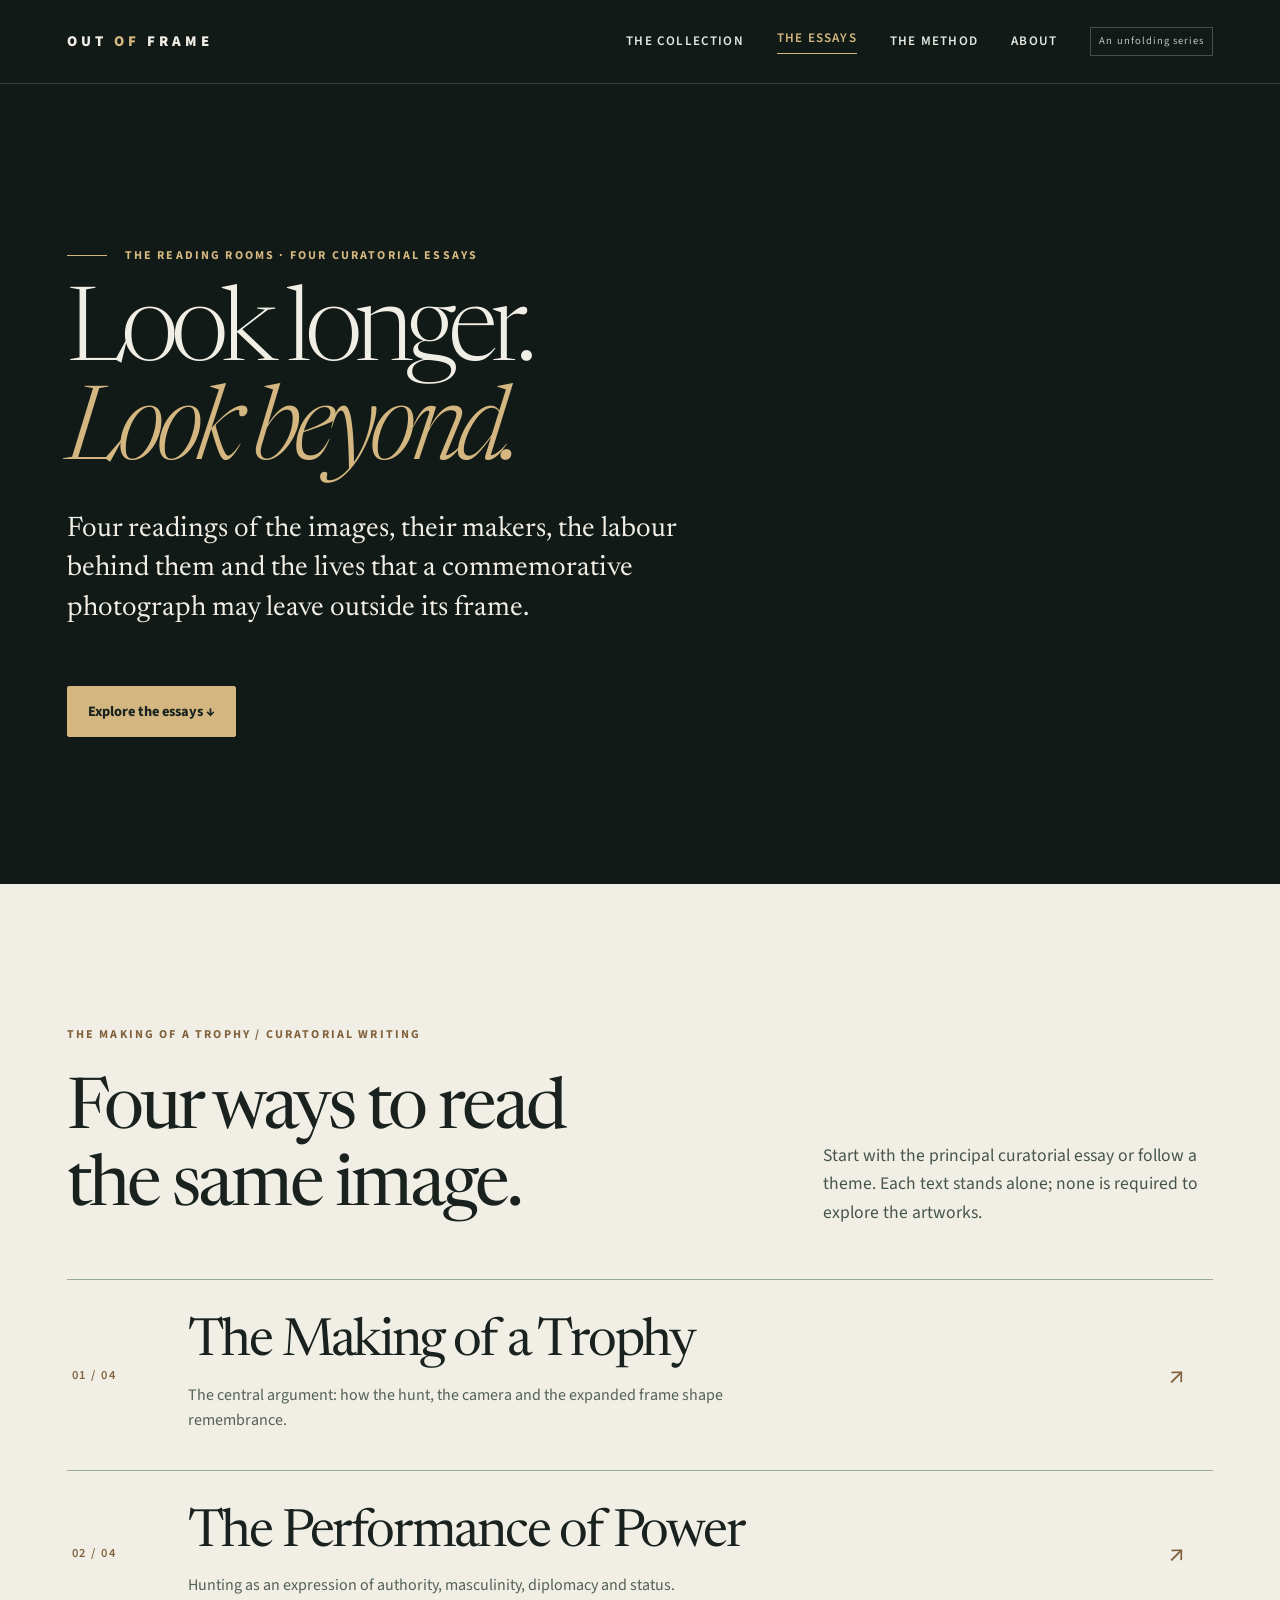
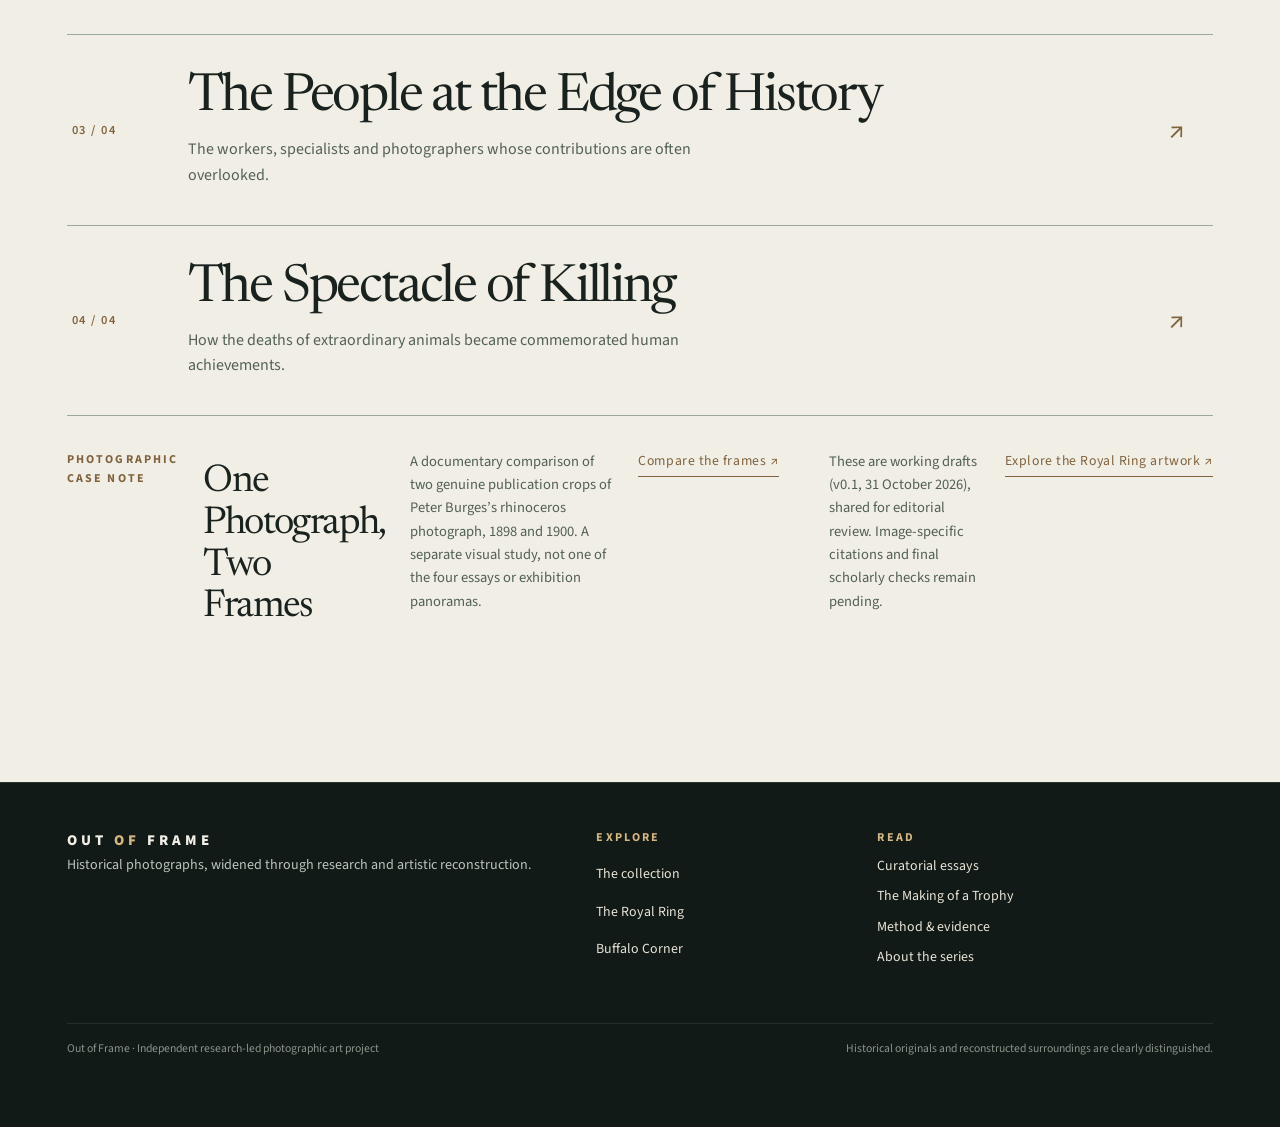
==== commit 5aac7feb: "Integrate rhinoceros case note with existing exhibition navigation" ====
--- a/essays/index.html
+++ b/essays/index.html
@@ -1 +1 @@
-<!doctype html><html lang="en"><head><meta charset="utf-8"><meta name="viewport" content="width=device-width, initial-scale=1"><meta name="description" content="Four curatorial essays on power, historical memory, photographic evidence and the spectacle of elite hunting."><meta name="theme-color" content="#121A17"><title>Curatorial essays — Out of Frame</title><link rel="preconnect" href="https://fonts.googleapis.com"><link rel="preconnect" href="https://fonts.gstatic.com" crossorigin><link href="https://fonts.googleapis.com/css2?family=Newsreader:opsz,wght@6..72,300..600&family=Source+Sans+3:wght@400;500;600;700&display=swap" rel="stylesheet"><link rel="stylesheet" href="../assets/css/site.css"></head><body><a class="skip" href="#main">Skip to content</a><header class="site-header"><div class="shell nav-inner"><a class="brand" href="../index.html" aria-label="Out of Frame, home">OUT <span>OF</span> FRAME</a><button class="nav-toggle" type="button" aria-expanded="false" aria-controls="site-links">Menu ☰</button><nav class="nav-links" id="site-links" aria-label="Main navigation"><a href="../works/index.html">The collection</a><a href="../essays/index.html" aria-current="page">The essays</a><a href="../method.html">The method</a><a href="../about.html">About</a><span class="nav-flag">An unfolding series</span></nav></div></header><main id="main"><section class="essays-landing" style="--essay-bg:url('../assets/images/royal-ring-hero.webp')"><div class="shell essays-landing-copy"><span class="eyebrow kicker-line">The reading rooms · Four curatorial essays</span><h1>Look longer.<br><em>Look beyond.</em></h1><p>Four readings of the images, their makers, the labour behind them and the lives that a commemorative photograph may leave outside its frame.</p><a class="btn primary" href="#the-essays">Explore the essays ↓</a></div></section><section class="essay-index-room" id="the-essays"><div class="shell"><div class="essay-index-intro"><span class="eyebrow">The Making of a Trophy / Curatorial writing</span><h2>Four ways to read<br>the same image.</h2><p>Start with the principal curatorial essay or follow a theme. Each text stands alone; none is required to explore the artworks.</p></div><div class="essay-list"><a class="essay-list-card" href="the-making-of-a-trophy.html"><span class="essay-card-number">01 / 04</span><div><h2>The Making of a Trophy</h2><p>The central argument: how the hunt, the camera and the expanded frame shape remembrance.</p></div><span class="essay-card-arrow" aria-hidden="true">↗</span></a><a class="essay-list-card" href="the-performance-of-power.html"><span class="essay-card-number">02 / 04</span><div><h2>The Performance of Power</h2><p>Hunting as an expression of authority, masculinity, diplomacy and status.</p></div><span class="essay-card-arrow" aria-hidden="true">↗</span></a><a class="essay-list-card" href="the-people-at-the-edge-of-history.html"><span class="essay-card-number">03 / 04</span><div><h2>The People at the Edge of History</h2><p>The workers, specialists and photographers whose contributions are often overlooked.</p></div><span class="essay-card-arrow" aria-hidden="true">↗</span></a><a class="essay-list-card" href="the-spectacle-of-killing.html"><span class="essay-card-number">04 / 04</span><div><h2>The Spectacle of Killing</h2><p>How the deaths of extraordinary animals became commemorated human achievements.</p></div><span class="essay-card-arrow" aria-hidden="true">↗</span></a></div><div class="essay-index-note"><p>These are working drafts (v0.1, 31 October 2026), shared for editorial review. Image-specific citations and final scholarly checks remain pending.</p><a href="../works/the-royal-ring.html" class="text-link">Explore the Royal Ring artwork ↗</a></div></div></section></main><footer class="site-footer"><div class="shell"><div class="footer-grid"><div><a class="brand" href="../index.html">OUT <span>OF</span> FRAME</a><p>Historical photographs, widened through research and artistic reconstruction.</p></div><nav aria-label="Footer exhibition links"><strong class="eyebrow">Explore</strong><a href="../works/index.html">The collection</a><a href="../works/the-royal-ring.html">The Royal Ring</a><a href="../works/buffalo-corner.html">Buffalo Corner</a></nav><nav aria-label="Footer reading links"><strong class="eyebrow">Read</strong><a href="../essays/index.html">Curatorial essays</a><a href="../essays/the-making-of-a-trophy.html">The Making of a Trophy</a><a href="../method.html">Method &amp; evidence</a><a href="../about.html">About the series</a></nav></div><div class="footline"><span>Out of Frame · Independent research-led photographic art project</span><span>Historical originals and reconstructed surroundings are clearly distinguished.</span></div></div></footer><script src="../assets/js/site.js" defer></script></body></html>+<!doctype html><html lang="en"><head><meta charset="utf-8"><meta name="viewport" content="width=device-width, initial-scale=1"><meta name="description" content="Four curatorial essays on power, historical memory, photographic evidence and the spectacle of elite hunting."><meta name="theme-color" content="#121A17"><title>Curatorial essays — Out of Frame</title><link rel="preconnect" href="https://fonts.googleapis.com"><link rel="preconnect" href="https://fonts.gstatic.com" crossorigin><link href="https://fonts.googleapis.com/css2?family=Newsreader:opsz,wght@6..72,300..600&family=Source+Sans+3:wght@400;500;600;700&display=swap" rel="stylesheet"><link rel="stylesheet" href="../assets/css/site.css"></head><body><a class="skip" href="#main">Skip to content</a><header class="site-header"><div class="shell nav-inner"><a class="brand" href="../index.html" aria-label="Out of Frame, home">OUT <span>OF</span> FRAME</a><button class="nav-toggle" type="button" aria-expanded="false" aria-controls="site-links">Menu ☰</button><nav class="nav-links" id="site-links" aria-label="Main navigation"><a href="../works/index.html">The collection</a><a href="../essays/index.html" aria-current="page">The essays</a><a href="../method.html">The method</a><a href="../about.html">About</a><span class="nav-flag">An unfolding series</span></nav></div></header><main id="main"><section class="essays-landing" style="--essay-bg:url('../assets/images/royal-ring-hero.webp?v=2.14')"><div class="shell essays-landing-copy"><span class="eyebrow kicker-line">The reading rooms · Four curatorial essays</span><h1>Look longer.<br><em>Look beyond.</em></h1><p>Four readings of the images, their makers, the labour behind them and the lives that a commemorative photograph may leave outside its frame.</p><a class="btn primary" href="#the-essays">Explore the essays ↓</a></div></section><section class="essay-index-room" id="the-essays"><div class="shell"><div class="essay-index-intro"><span class="eyebrow">The Making of a Trophy / Curatorial writing</span><h2>Four ways to read<br>the same image.</h2><p>Start with the principal curatorial essay or follow a theme. Each text stands alone; none is required to explore the artworks.</p></div><div class="essay-list"><a class="essay-list-card" href="the-making-of-a-trophy.html"><span class="essay-card-number">01 / 04</span><div><h2>The Making of a Trophy</h2><p>The central argument: how the hunt, the camera and the expanded frame shape remembrance.</p></div><span class="essay-card-arrow" aria-hidden="true">↗</span></a><a class="essay-list-card" href="the-performance-of-power.html"><span class="essay-card-number">02 / 04</span><div><h2>The Performance of Power</h2><p>Hunting as an expression of authority, masculinity, diplomacy and status.</p></div><span class="essay-card-arrow" aria-hidden="true">↗</span></a><a class="essay-list-card" href="the-people-at-the-edge-of-history.html"><span class="essay-card-number">03 / 04</span><div><h2>The People at the Edge of History</h2><p>The workers, specialists and photographers whose contributions are often overlooked.</p></div><span class="essay-card-arrow" aria-hidden="true">↗</span></a><a class="essay-list-card" href="the-spectacle-of-killing.html"><span class="essay-card-number">04 / 04</span><div><h2>The Spectacle of Killing</h2><p>How the deaths of extraordinary animals became commemorated human achievements.</p></div><span class="essay-card-arrow" aria-hidden="true">↗</span></a></div><div class="essay-index-note"><span class="eyebrow">Photographic case note</span><h2 style="font-size:clamp(1.8rem,3vw,2.7rem);margin:12px 0">One Photograph, Two Frames</h2><p>A documentary comparison of two genuine publication crops of Peter Burges’s rhinoceros photograph, 1898 and 1900. A separate visual study, not one of the four essays or exhibition panoramas.</p><a class="text-link" href="one-photograph-two-frames.html">Compare the frames ↗</a><hr style="margin:26px 0;border:0;border-top:1px solid #8a9485"><p>These are working drafts (v0.1, 31 October 2026), shared for editorial review. Image-specific citations and final scholarly checks remain pending.</p><a href="../works/the-royal-ring.html" class="text-link">Explore the Royal Ring artwork ↗</a></div></div></section></main><footer class="site-footer"><div class="shell"><div class="footer-grid"><div><a class="brand" href="../index.html">OUT <span>OF</span> FRAME</a><p>Historical photographs, widened through research and artistic reconstruction.</p></div><nav aria-label="Footer exhibition links"><strong class="eyebrow">Explore</strong><a href="../works/index.html">The collection</a><a href="../works/the-royal-ring.html">The Royal Ring</a><a href="../works/buffalo-corner.html">Buffalo Corner</a></nav><nav aria-label="Footer reading links"><strong class="eyebrow">Read</strong><a href="../essays/index.html">Curatorial essays</a><a href="../essays/the-making-of-a-trophy.html">The Making of a Trophy</a><a href="../method.html">Method &amp; evidence</a><a href="../about.html">About the series</a></nav></div><div class="footline"><span>Out of Frame · Independent research-led photographic art project</span><span>Historical originals and reconstructed surroundings are clearly distinguished.</span></div></div></footer><script src="../assets/js/site.js" defer></script></body></html>
--- a/assets/css/site.css
+++ b/assets/css/site.css
@@ -169,3 +169,108 @@
 .teck-focus .detail-image-button{max-width:460px}
 .teck-focus .detail-image-button img{width:100%;max-height:290px;object-fit:contain}
 .teck-focus p{color:#e2e6d9;line-height:1.55;font-size:.91rem;margin:14px 0}
+
+/* v1.4 — Buffalo Corner: The Wider Camp. Working master v2.1. */
+.buffalo-landing .art-bg{object-position:50% 48%;filter:brightness(.67) saturate(.76)}
+.buffalo-landing:before{content:'';position:absolute;inset:0;background:linear-gradient(90deg,#09170fdd 0%,#1023199a 48%,#121d1260 100%),linear-gradient(0deg,#0d180ff0,transparent 55%);z-index:-1}
+.buffalo-experience .explorer-intro p{max-width:670px}
+.buffalo-method{background:#213026;border:1px solid #7f8d79;border-left:4px solid var(--gold);color:#e9ede2;padding:16px 21px;margin:0 0 20px;font-size:.92rem;line-height:1.6}
+.buffalo-method a{color:#e9d09c}
+.buffalo-stage{min-width:0!important;width:100%;aspect-ratio:3 / 1;touch-action:pan-x pan-y}
+.buffalo-stage.original{aspect-ratio:auto!important;min-width:0!important}
+.buffalo-stage.original img{object-fit:contain;max-width:90%;max-height:96%}
+.buffalo-experience .stage-window{cursor:grab;touch-action:pan-x pan-y}
+.buffalo-experience .stage-window.dragging{cursor:grabbing}
+.buffalo-experience .hotspot{width:42px;height:42px;min-width:42px;min-height:42px;border:2px solid #f4e1b7;font-size:.75rem;box-shadow:0 3px 18px #080e07e8}
+.buffalo-paths{margin-top:23px;border-block:1px solid #536353;padding-block:20px}
+.buffalo-path-buttons{display:flex;gap:9px;flex-wrap:wrap;margin-top:11px}
+.buffalo-path{padding:9px 13px;border:1px solid #647c67;background:#253329;color:#e7eee4;font:600 .83rem var(--sans);border-radius:4px}
+.buffalo-path:hover,.buffalo-path.active{background:var(--gold);border-color:var(--gold);color:#112015}
+.buffalo-count{float:right;color:var(--gold)}
+.buffalo-related{margin-top:26px;border-top:1px solid #5c6b60;padding-top:19px}
+.buffalo-related-links{display:flex;flex-wrap:wrap;gap:8px;margin-top:13px}
+.buffalo-related-button{background:#314239;border:1px solid #687a6b;color:#eeeadd;padding:8px 11px;font-size:.82rem;border-radius:4px;text-align:left}
+.buffalo-related-button:hover{background:#40564a}
+.buffalo-grades{border:1px solid #7b8e7b;background:#18251c;padding:16px 18px;font-size:.89rem;line-height:1.6}
+.buffalo-inline-notice{color:#e7d8ba;border-top:1px solid #586a56;padding-top:17px;font-size:.86rem!important}
+.buffalo-longdesc{margin-top:30px;border-top:1px solid #546153;border-bottom:1px solid #546153}
+.buffalo-longdesc details{padding:19px 0}
+.buffalo-longdesc summary{cursor:pointer;font-weight:700;color:#f1dbad}
+.buffalo-longdesc p{font-size:.96rem;color:#d6e0d3;line-height:1.74;max-width:1000px;margin-top:16px}
+.buffalo-experience .research-panel h4{font:400 1.36rem var(--serif);margin:25px 0 11px;color:#eee2c7}
+.buffalo-experience .research-panel .image-evidence-grid{grid-template-columns:minmax(0,1.55fr) minmax(190px,.75fr)}
+.buffalo-experience .research-panel .image-close img{max-height:370px}
+.buffalo-experience .image-locator img{object-fit:contain}
+.buffalo-home-hero picture img{object-position:50% 50%;filter:brightness(.7) saturate(.75)}
+.buffalo-home-hero::before{background:linear-gradient(90deg,#07140de8 0%,#0b1a13c4 36%,#111c1672 77%),linear-gradient(0deg,#0b1510ef,transparent 48%)}
+.works-grid .buffalo-primary img{object-position:50% 50%}
+.works-grid .royal-secondary img{object-position:40% 50%}
+.buffalo-experience .detail-dialog img{max-height:75vh}
+.buffalo-experience button:focus-visible,.buffalo-experience a:focus-visible{outline:3px solid #ead59c;outline-offset:3px}
+@media(max-width:950px){.buffalo-experience .explore-layout{display:flex;flex-direction:column}.buffalo-experience .chapter-index{order:0;align-self:stretch}.buffalo-experience .research-panel{order:1}.buffalo-experience .chapter-list{display:grid;grid-template-columns:repeat(2,minmax(0,1fr));gap:4px}.buffalo-experience .research-panel .image-evidence-grid{grid-template-columns:1fr}}
+@media(max-width:560px){.buffalo-experience .hotspot{width:37px;height:37px;min-width:37px;min-height:37px;font-size:.68rem}.buffalo-experience .chapter-list{grid-template-columns:1fr}.buffalo-experience .stage-meta{font-size:.7rem}.buffalo-method{font-size:.86rem}.buffalo-landing h1{font-size:clamp(3.8rem,15vw,5.7rem)}}
+
+
+/* v1.5 — Artwork historical context: the image first, the history next, and the chapters beyond. */
+.history-quicklinks{display:flex;align-items:center;gap:20px;flex-wrap:wrap;margin:19px 0 28px;font-size:.8rem}
+.history-quicklinks a{text-decoration:none;color:var(--gold);border-bottom:1px solid #bda678;padding:5px 0;letter-spacing:.045em}
+.history-quicklinks a:hover{color:var(--bone);border-color:var(--bone)}
+.history-room{background:var(--paper);color:var(--graphite);padding:clamp(36px,5vw,72px) clamp(24px,4.3vw,76px) clamp(42px,5vw,72px);border:1px solid #a8b6a8;scroll-margin-top:22px}
+.history-room .eyebrow{color:var(--brass-on-paper)}
+.history-head{display:flex;justify-content:space-between;align-items:flex-end;gap:30px;border-bottom:1px solid #a9b6aa;padding-bottom:31px;margin-bottom:42px}
+.history-head h2{font:400 clamp(2.8rem,5vw,5.1rem)/1.03 var(--serif);letter-spacing:-.048em;margin:16px 0 18px}
+.history-head h2 em{font-weight:300;color:var(--brass-on-paper)}
+.history-deck{font:400 clamp(1.18rem,1.8vw,1.5rem)/1.5 var(--serif);color:#435447;max-width:650px;margin:0}
+.history-skip{color:var(--brass-on-paper);white-space:nowrap;text-decoration:none;border-bottom:1px solid #b7a17b;font-size:.79rem;letter-spacing:.03em;margin-bottom:5px;padding-bottom:6px}
+.history-grid{display:grid;grid-template-columns:minmax(210px,310px) minmax(0,760px);gap:clamp(35px,5.3vw,93px);align-items:start}
+.history-sidebar{min-width:0}
+.history-archive{margin:0}
+.history-archive-image{background:#263129;padding:13px;border:1px solid #56675b}
+.history-archive-image img{width:100%;height:auto;max-height:360px;object-fit:contain;background:#19251c}
+.history-archive figcaption{margin-top:12px;font:.81rem/1.52 var(--sans);color:#566558}
+.history-archive figcaption strong{font-size:.83rem;color:#24342c;display:block;margin-bottom:6px}
+.history-archive figcaption span{display:block}
+.history-facts{border-top:1px solid #bbc7bc;margin:25px 0 0}
+.history-facts div{border-bottom:1px solid #cbd4c9;padding:12px 0 14px}
+.history-facts dt{font:.67rem/1.4 var(--sans);color:var(--brass-on-paper);font-weight:700;text-transform:uppercase;letter-spacing:.14em;margin-bottom:5px}
+.history-facts dd{font:.91rem/1.55 var(--sans);margin:0;color:#3d4a40}
+.history-prose{max-width:760px;min-width:0}
+.history-prose section+section{margin-top:37px}
+.history-prose h3{font:400 clamp(1.55rem,2.5vw,2.1rem)/1.2 var(--serif);color:var(--graphite);padding-top:15px;border-top:1px solid #bac5b8;margin:0 0 13px;letter-spacing:-.026em}
+.history-prose section:first-child h3{border-top:0;padding-top:0}
+.history-prose p{font:400 clamp(1.11rem,1.45vw,1.23rem)/1.67 var(--serif);color:#2d3a32;margin:0 0 1em;max-width:70ch}
+.history-bottom{display:flex;justify-content:space-between;gap:30px;align-items:flex-end;border-top:1px solid #a9b6aa;margin-top:45px;padding-top:22px}
+.history-source-note{max-width:700px}
+.history-source-note>strong{font:700 .74rem var(--sans);letter-spacing:.13em;text-transform:uppercase;color:var(--brass-on-paper)}
+.history-source-note p{font:.87rem/1.6 var(--sans);color:#546256;margin:8px 0 12px}
+.history-sources{display:flex;flex-wrap:wrap;gap:8px 20px}
+.history-sources a{font:.81rem/1.5 var(--sans);color:var(--brass-on-paper);text-decoration:underline;text-decoration-color:#bc9e78;text-underline-offset:4px}
+.history-next{white-space:nowrap;flex-shrink:0}
+#chapters{scroll-margin-top:22px}
+#chapters .chapter-index{align-self:start}
+@media(max-width:1100px){.history-bottom{align-items:start;flex-direction:column}.history-next{white-space:normal}}
+@media(max-width:790px){.history-head{align-items:start;flex-direction:column;gap:13px}.history-grid{grid-template-columns:1fr;gap:25px}.history-sidebar{display:grid;grid-template-columns:minmax(0,280px) minmax(0,1fr);gap:22px;align-items:start}.history-facts{margin-top:0}.history-prose section+section{margin-top:24px}.history-head h2{font-size:clamp(2.8rem,8vw,4rem)}}
+@media(max-width:540px){.history-room{padding:29px 20px 40px}.history-head{margin-bottom:26px}.history-head h2{font-size:clamp(2.6rem,12vw,3.65rem)}.history-sidebar{grid-template-columns:1fr}.history-archive{max-width:345px}.history-facts{margin-top:0}.history-prose p{font-size:1.13rem;line-height:1.63}.history-quicklinks{gap:9px 20px}.history-bottom{margin-top:32px}.history-sources{display:grid;gap:9px}}
+
+/* Collapsible historical introductions, shared across artwork pages. */
+.history-disclosure{background:var(--paper);color:var(--graphite);border:1px solid #a8b6a8;margin:0 0 24px;scroll-margin-top:24px}
+.history-disclosure-summary{list-style:none;display:grid;grid-template-columns:minmax(235px,1fr) minmax(280px,1.15fr) auto;align-items:center;gap:clamp(18px,3.3vw,48px);padding:22px clamp(22px,3.5vw,54px);cursor:pointer;transition:background-color .15s ease}
+.history-disclosure-summary::-webkit-details-marker{display:none}
+.history-disclosure-summary:hover{background:#e6e7db}
+.history-disclosure-summary:focus-visible{outline:3px solid var(--brass-on-paper);outline-offset:-5px}
+.history-disclosure-heading{display:flex;flex-direction:column;gap:5px}
+.history-disclosure-heading .eyebrow{color:var(--brass-on-paper);font-size:.7rem}
+.history-disclosure-heading strong{font:400 clamp(1.3rem,1.8vw,1.65rem)/1.16 var(--serif);letter-spacing:-.025em}
+.history-disclosure-preview{font:.86rem/1.45 var(--sans);color:#526457;max-width:55ch}
+.history-disclosure-action{display:flex;gap:13px;align-items:center;justify-content:flex-end;color:var(--brass-on-paper);font:.76rem/1.2 var(--sans);font-weight:700;white-space:nowrap;letter-spacing:.045em;text-transform:uppercase}
+.history-disclosure-symbol{display:grid;place-items:center;width:31px;height:31px;border:1px solid #9e8b6d;border-radius:50%;font-size:1.1rem;line-height:1}
+.history-disclosure-symbol:before{content:'+'}
+.history-disclosure[open] .history-disclosure-symbol:before{content:'−'}
+.history-close-label{display:none}
+.history-disclosure[open] .history-close-label{display:inline}
+.history-disclosure[open] .history-open-label{display:none}
+.history-disclosure[open] .history-disclosure-summary{border-bottom:1px solid #b1beb0}
+.history-disclosure .history-room{border:0;margin:0}
+@media(max-width:950px){.history-disclosure-summary{grid-template-columns:minmax(0,1fr) auto;gap:12px 20px}.history-disclosure-preview{grid-column:1;grid-row:2}.history-disclosure-action{grid-column:2;grid-row:1 / span 2}}
+@media(max-width:530px){.history-disclosure-summary{padding:17px 19px;gap:13px}.history-disclosure-heading strong{font-size:1.3rem}.history-disclosure-preview{font-size:.81rem}.history-disclosure-action{font-size:.7rem}.history-disclosure-symbol{width:28px;height:28px}}
+@media(prefers-reduced-motion:reduce){.history-disclosure-summary{transition:none}}
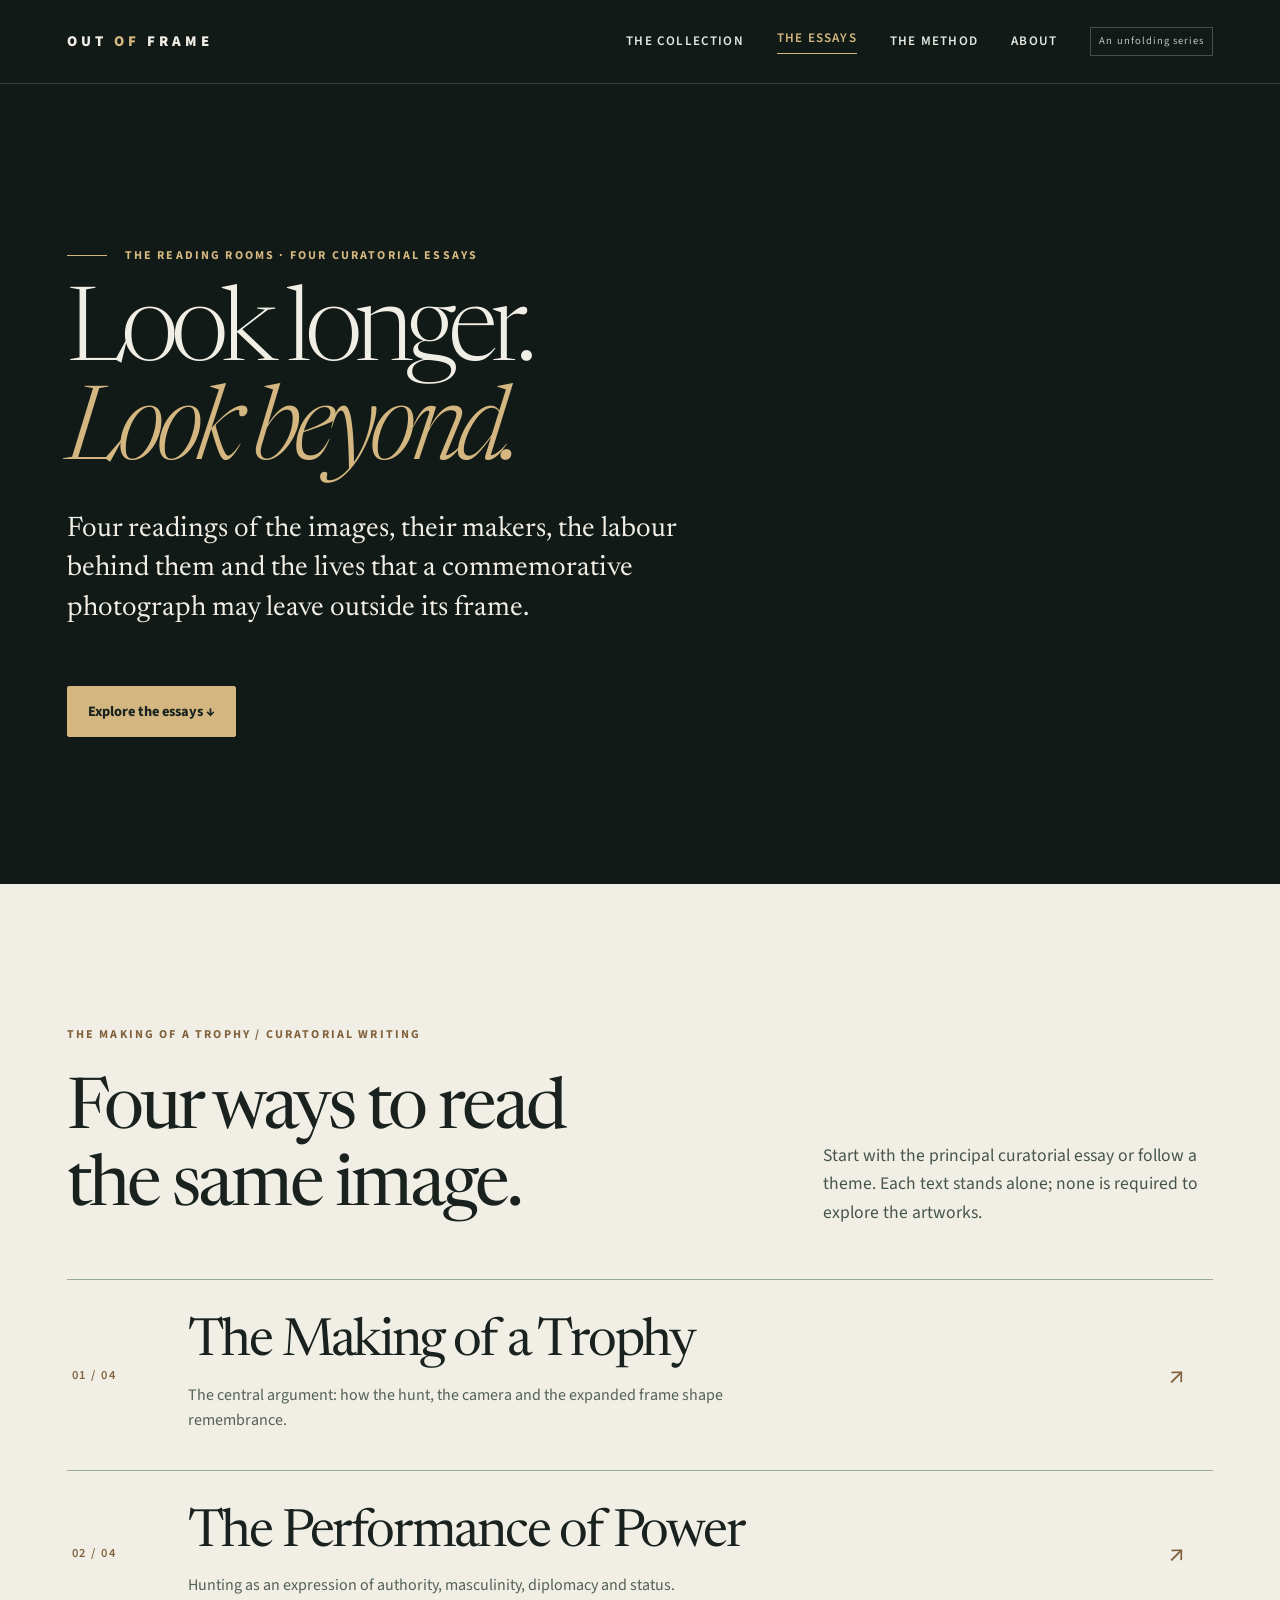
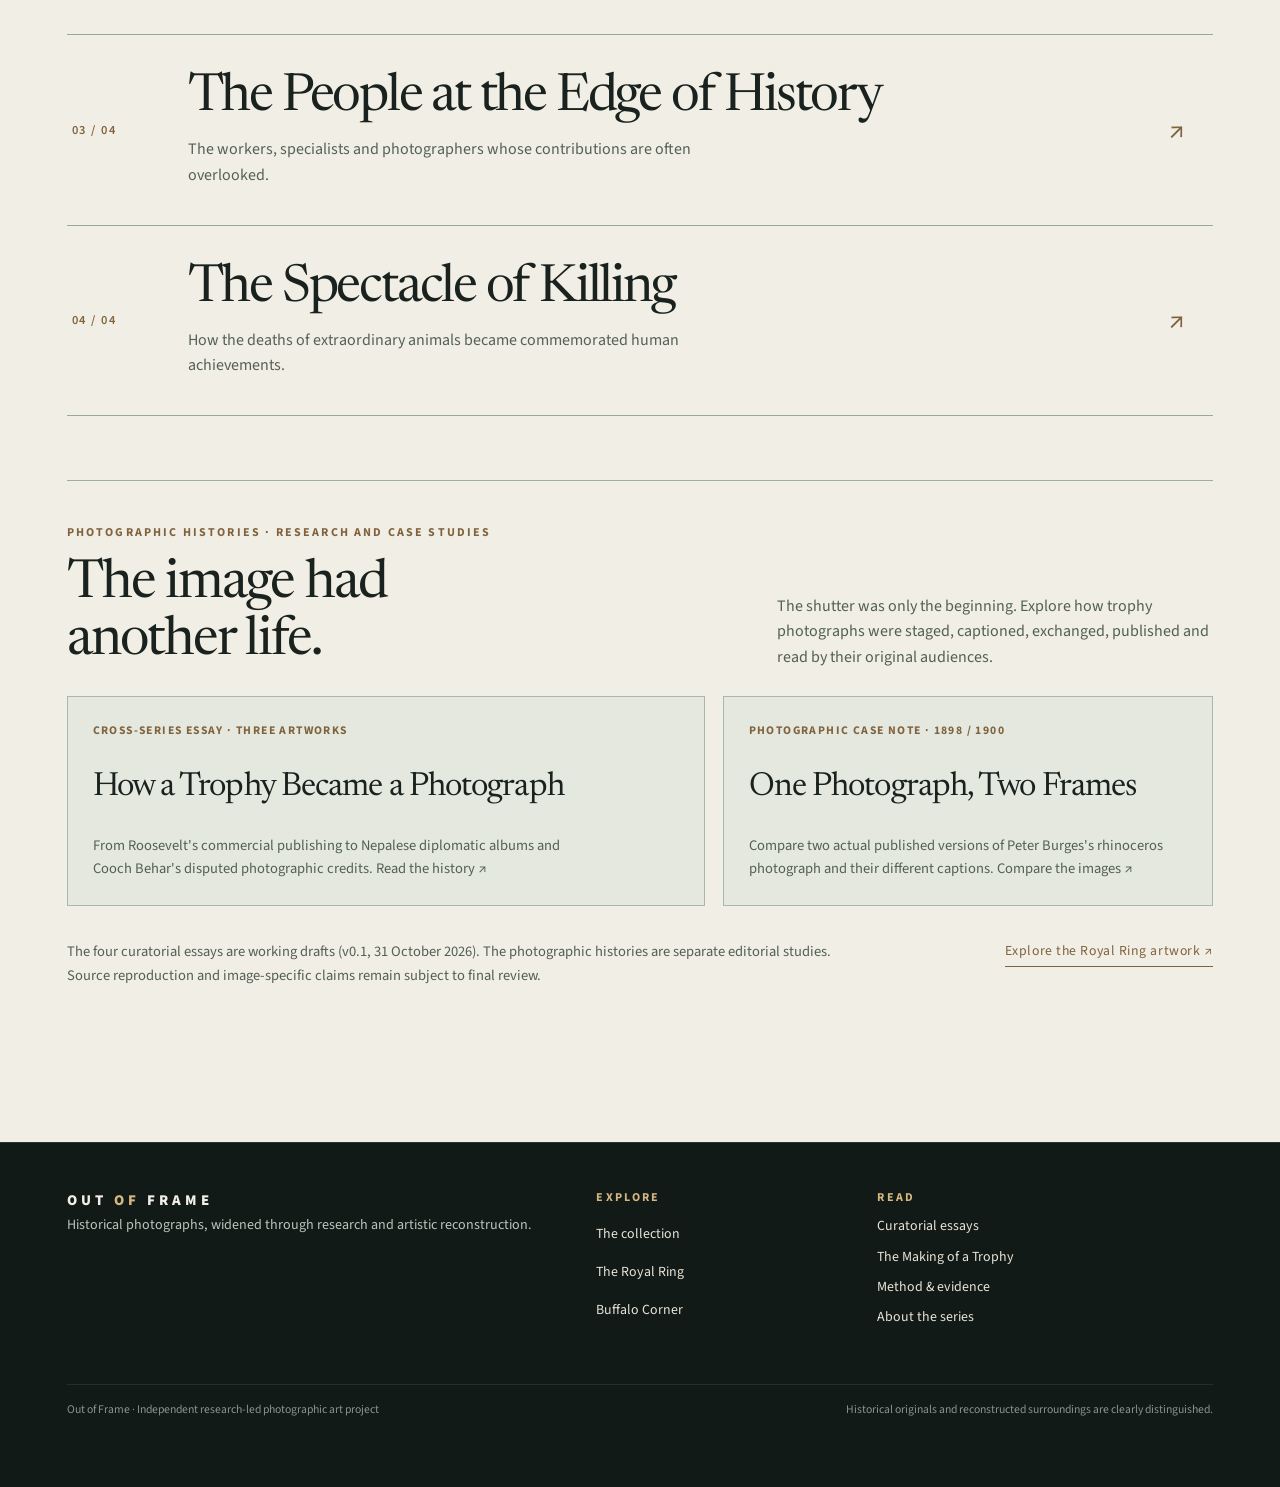
==== commit b837e561: "Add Photographic Histories section to reading rooms" ====
--- a/essays/index.html
+++ b/essays/index.html
@@ -1 +1 @@
-<!doctype html><html lang="en"><head><meta charset="utf-8"><meta name="viewport" content="width=device-width, initial-scale=1"><meta name="description" content="Four curatorial essays on power, historical memory, photographic evidence and the spectacle of elite hunting."><meta name="theme-color" content="#121A17"><title>Curatorial essays — Out of Frame</title><link rel="preconnect" href="https://fonts.googleapis.com"><link rel="preconnect" href="https://fonts.gstatic.com" crossorigin><link href="https://fonts.googleapis.com/css2?family=Newsreader:opsz,wght@6..72,300..600&family=Source+Sans+3:wght@400;500;600;700&display=swap" rel="stylesheet"><link rel="stylesheet" href="../assets/css/site.css"></head><body><a class="skip" href="#main">Skip to content</a><header class="site-header"><div class="shell nav-inner"><a class="brand" href="../index.html" aria-label="Out of Frame, home">OUT <span>OF</span> FRAME</a><button class="nav-toggle" type="button" aria-expanded="false" aria-controls="site-links">Menu ☰</button><nav class="nav-links" id="site-links" aria-label="Main navigation"><a href="../works/index.html">The collection</a><a href="../essays/index.html" aria-current="page">The essays</a><a href="../method.html">The method</a><a href="../about.html">About</a><span class="nav-flag">An unfolding series</span></nav></div></header><main id="main"><section class="essays-landing" style="--essay-bg:url('../assets/images/royal-ring-hero.webp?v=2.14')"><div class="shell essays-landing-copy"><span class="eyebrow kicker-line">The reading rooms · Four curatorial essays</span><h1>Look longer.<br><em>Look beyond.</em></h1><p>Four readings of the images, their makers, the labour behind them and the lives that a commemorative photograph may leave outside its frame.</p><a class="btn primary" href="#the-essays">Explore the essays ↓</a></div></section><section class="essay-index-room" id="the-essays"><div class="shell"><div class="essay-index-intro"><span class="eyebrow">The Making of a Trophy / Curatorial writing</span><h2>Four ways to read<br>the same image.</h2><p>Start with the principal curatorial essay or follow a theme. Each text stands alone; none is required to explore the artworks.</p></div><div class="essay-list"><a class="essay-list-card" href="the-making-of-a-trophy.html"><span class="essay-card-number">01 / 04</span><div><h2>The Making of a Trophy</h2><p>The central argument: how the hunt, the camera and the expanded frame shape remembrance.</p></div><span class="essay-card-arrow" aria-hidden="true">↗</span></a><a class="essay-list-card" href="the-performance-of-power.html"><span class="essay-card-number">02 / 04</span><div><h2>The Performance of Power</h2><p>Hunting as an expression of authority, masculinity, diplomacy and status.</p></div><span class="essay-card-arrow" aria-hidden="true">↗</span></a><a class="essay-list-card" href="the-people-at-the-edge-of-history.html"><span class="essay-card-number">03 / 04</span><div><h2>The People at the Edge of History</h2><p>The workers, specialists and photographers whose contributions are often overlooked.</p></div><span class="essay-card-arrow" aria-hidden="true">↗</span></a><a class="essay-list-card" href="the-spectacle-of-killing.html"><span class="essay-card-number">04 / 04</span><div><h2>The Spectacle of Killing</h2><p>How the deaths of extraordinary animals became commemorated human achievements.</p></div><span class="essay-card-arrow" aria-hidden="true">↗</span></a></div><div class="essay-index-note"><span class="eyebrow">Photographic case note</span><h2 style="font-size:clamp(1.8rem,3vw,2.7rem);margin:12px 0">One Photograph, Two Frames</h2><p>A documentary comparison of two genuine publication crops of Peter Burges’s rhinoceros photograph, 1898 and 1900. A separate visual study, not one of the four essays or exhibition panoramas.</p><a class="text-link" href="one-photograph-two-frames.html">Compare the frames ↗</a><hr style="margin:26px 0;border:0;border-top:1px solid #8a9485"><p>These are working drafts (v0.1, 31 October 2026), shared for editorial review. Image-specific citations and final scholarly checks remain pending.</p><a href="../works/the-royal-ring.html" class="text-link">Explore the Royal Ring artwork ↗</a></div></div></section></main><footer class="site-footer"><div class="shell"><div class="footer-grid"><div><a class="brand" href="../index.html">OUT <span>OF</span> FRAME</a><p>Historical photographs, widened through research and artistic reconstruction.</p></div><nav aria-label="Footer exhibition links"><strong class="eyebrow">Explore</strong><a href="../works/index.html">The collection</a><a href="../works/the-royal-ring.html">The Royal Ring</a><a href="../works/buffalo-corner.html">Buffalo Corner</a></nav><nav aria-label="Footer reading links"><strong class="eyebrow">Read</strong><a href="../essays/index.html">Curatorial essays</a><a href="../essays/the-making-of-a-trophy.html">The Making of a Trophy</a><a href="../method.html">Method &amp; evidence</a><a href="../about.html">About the series</a></nav></div><div class="footline"><span>Out of Frame · Independent research-led photographic art project</span><span>Historical originals and reconstructed surroundings are clearly distinguished.</span></div></div></footer><script src="../assets/js/site.js" defer></script></body></html>+<!doctype html><html lang="en"><head><meta charset="utf-8"><meta name="viewport" content="width=device-width, initial-scale=1"><meta name="description" content="Four curatorial essays and photographic histories about power, archival evidence and the spectacle of elite hunting."><meta name="theme-color" content="#121A17"><title>Curatorial essays — Out of Frame</title><link rel="preconnect" href="https://fonts.googleapis.com"><link rel="preconnect" href="https://fonts.gstatic.com" crossorigin><link href="https://fonts.googleapis.com/css2?family=Newsreader:opsz,wght@6..72,300..600&family=Source+Sans+3:wght@400;500;600;700&display=swap" rel="stylesheet"><link rel="stylesheet" href="../assets/css/site.css"><link rel="stylesheet" href="../assets/css/photographic-histories.css"></head><body><a class="skip" href="#main">Skip to content</a><header class="site-header"><div class="shell nav-inner"><a class="brand" href="../index.html" aria-label="Out of Frame, home">OUT <span>OF</span> FRAME</a><button class="nav-toggle" type="button" aria-expanded="false" aria-controls="site-links">Menu ☰</button><nav class="nav-links" id="site-links" aria-label="Main navigation"><a href="../works/index.html">The collection</a><a href="../essays/index.html" aria-current="page">The essays</a><a href="../method.html">The method</a><a href="../about.html">About</a><span class="nav-flag">An unfolding series</span></nav></div></header><main id="main"><section class="essays-landing" style="--essay-bg:url('../assets/images/royal-ring-hero.webp?v=2.14')"><div class="shell essays-landing-copy"><span class="eyebrow kicker-line">The reading rooms · Four curatorial essays</span><h1>Look longer.<br><em>Look beyond.</em></h1><p>Four readings of the images, their makers, the labour behind them and the lives that a commemorative photograph may leave outside its frame.</p><a class="btn primary" href="#the-essays">Explore the essays ↓</a></div></section><section class="essay-index-room" id="the-essays"><div class="shell"><div class="essay-index-intro"><span class="eyebrow">The Making of a Trophy / Curatorial writing</span><h2>Four ways to read<br>the same image.</h2><p>Start with the principal curatorial essay or follow a theme. Each text stands alone; none is required to explore the artworks.</p></div><div class="essay-list"><a class="essay-list-card" href="the-making-of-a-trophy.html"><span class="essay-card-number">01 / 04</span><div><h2>The Making of a Trophy</h2><p>The central argument: how the hunt, the camera and the expanded frame shape remembrance.</p></div><span class="essay-card-arrow" aria-hidden="true">↗</span></a><a class="essay-list-card" href="the-performance-of-power.html"><span class="essay-card-number">02 / 04</span><div><h2>The Performance of Power</h2><p>Hunting as an expression of authority, masculinity, diplomacy and status.</p></div><span class="essay-card-arrow" aria-hidden="true">↗</span></a><a class="essay-list-card" href="the-people-at-the-edge-of-history.html"><span class="essay-card-number">03 / 04</span><div><h2>The People at the Edge of History</h2><p>The workers, specialists and photographers whose contributions are often overlooked.</p></div><span class="essay-card-arrow" aria-hidden="true">↗</span></a><a class="essay-list-card" href="the-spectacle-of-killing.html"><span class="essay-card-number">04 / 04</span><div><h2>The Spectacle of Killing</h2><p>How the deaths of extraordinary animals became commemorated human achievements.</p></div><span class="essay-card-arrow" aria-hidden="true">↗</span></a></div><section class="ph-index" aria-labelledby="ph-index-title"><div class="ph-index-header"><div><span class="eyebrow">Photographic histories · Research and case studies</span><h2 id="ph-index-title">The image had<br>another life.</h2></div><p>The shutter was only the beginning. Explore how trophy photographs were staged, captioned, exchanged, published and read by their original audiences.</p></div><div class="ph-index-cards"><a href="how-a-trophy-became-a-photograph.html"><span>Cross-series essay · Three artworks</span><strong>How a Trophy Became a Photograph</strong><p>From Roosevelt's commercial publishing to Nepalese diplomatic albums and Cooch Behar's disputed photographic credits. Read the history ↗</p></a><a href="one-photograph-two-frames.html"><span>Photographic case note · 1898 / 1900</span><strong>One Photograph, Two Frames</strong><p>Compare two actual published versions of Peter Burges's rhinoceros photograph and their different captions. Compare the images ↗</p></a></div></section><div class="essay-index-note"><p>The four curatorial essays are working drafts (v0.1, 31 October 2026). The photographic histories are separate editorial studies. Source reproduction and image-specific claims remain subject to final review.</p><a href="../works/the-royal-ring.html" class="text-link">Explore the Royal Ring artwork ↗</a></div></div></section></main><footer class="site-footer"><div class="shell"><div class="footer-grid"><div><a class="brand" href="../index.html">OUT <span>OF</span> FRAME</a><p>Historical photographs, widened through research and artistic reconstruction.</p></div><nav aria-label="Footer exhibition links"><strong class="eyebrow">Explore</strong><a href="../works/index.html">The collection</a><a href="../works/the-royal-ring.html">The Royal Ring</a><a href="../works/buffalo-corner.html">Buffalo Corner</a></nav><nav aria-label="Footer reading links"><strong class="eyebrow">Read</strong><a href="../essays/index.html">Curatorial essays</a><a href="../essays/the-making-of-a-trophy.html">The Making of a Trophy</a><a href="../method.html">Method &amp; evidence</a><a href="../about.html">About the series</a></nav></div><div class="footline"><span>Out of Frame · Independent research-led photographic art project</span><span>Historical originals and reconstructed surroundings are clearly distinguished.</span></div></div></footer><script src="../assets/js/site.js" defer></script></body></html>
--- a/assets/css/photographic-histories.css
+++ b/assets/css/photographic-histories.css
@@ -0,0 +1,66 @@
+/* Photographic histories — additive styles; inherits the existing site design. */
+.ph-hero h1{max-width:1080px}
+.ph-hero h1 em{color:var(--gold);font-weight:300}
+.ph-hero .essay-hero-bottom span:last-child{font-size:.65rem;max-width:48ch;text-align:right}
+.ph-evidence{margin:32px 0;padding:25px 30px;background:#e3e7dc;border-left:3px solid var(--brass-on-paper)}
+.ph-evidence>span{font:700 .72rem var(--sans);letter-spacing:.13em;text-transform:uppercase;color:var(--brass-on-paper)}
+.ph-evidence h3{font:400 1.9rem/1.14 var(--serif);margin:10px 0 14px;color:var(--graphite)}
+.essay-section .ph-evidence p{font:400 1rem/1.65 var(--sans);margin:0 0 13px;color:#3c4b3f}
+.ph-evidence a,.ph-source-links a,.ph-source-list a,.ph-source-card a{color:var(--brass-on-paper);text-decoration:underline;text-underline-offset:4px}
+.ph-five-stage{display:grid;grid-template-columns:repeat(5,minmax(0,1fr));gap:5px;margin:33px 0 12px}
+.ph-five-stage>div{border-top:2px solid #9b825d;padding:13px 7px 13px 0}
+.ph-five-stage span{display:block;font:700 .69rem var(--sans);letter-spacing:.1em;color:var(--brass-on-paper);margin-bottom:9px}
+.ph-five-stage strong{display:block;font:400 clamp(1.06rem,1.4vw,1.34rem)/1.15 var(--serif);color:var(--graphite)}
+.ph-five-stage small{display:block;color:#526055;font:.76rem/1.38 var(--sans);margin-top:8px}
+.essay-section .ph-small-note{font:.79rem/1.5 var(--sans);color:#606b5e}
+.ph-archive-figure{margin:4px 0 28px}
+.ph-archive-figure img{width:100%;height:auto;max-height:470px;object-fit:contain;background:#222e26;border:13px solid #d4dacc}
+.ph-archive-figure figcaption{font:.84rem/1.6 var(--sans);color:#4b5a4c;padding-top:11px}
+.ph-archive-figure figcaption strong{font-weight:700}
+.ph-archive-figure a{color:var(--brass-on-paper)}
+.essay-section .ph-source-links{font:.83rem/1.7 var(--sans);border-top:1px solid #c1c9c1;padding-top:14px;color:#506153}
+.ph-source-card{margin:8px 0 25px;border:1px solid #adb9a9;border-left:4px solid #92774e;padding:22px 25px;background:#e5e8e0}
+.ph-source-card .eyebrow{color:var(--brass-on-paper)}
+.essay-section .ph-source-card p{font:400 1.03rem/1.62 var(--sans);color:#3a493e;margin:13px 0 0}
+.ph-rhino-pair{display:grid;grid-template-columns:repeat(2,minmax(0,1fr));gap:14px;margin:26px 0}
+.ph-rhino-pair figure{margin:0;min-width:0;background:#dde0d7;padding:10px}
+.ph-rhino-pair img{display:block;width:100%;height:250px;object-fit:contain;background:#ede9de}
+.ph-rhino-pair figcaption{color:#3c4d40;font:.82rem/1.5 var(--sans);margin-top:7px}
+.ph-callout-link{display:inline-block;color:var(--brass-on-paper);border-bottom:1px solid var(--brass-on-paper);font:700 .87rem var(--sans);text-decoration:none;padding-bottom:5px}
+.essay-section .ph-essay-ending{font:400 clamp(1.35rem,2vw,1.6rem)/1.5 var(--serif);color:var(--graphite);border-top:1px solid #bbc6bc;padding-top:23px}
+.ph-essay-ending em{color:var(--brass-on-paper)}
+.ph-source-note{margin:50px 0}
+.ph-source-list{columns:2;column-gap:34px;margin:19px 0;padding-left:22px}
+.ph-source-list li{font:.82rem/1.45 var(--sans);break-inside:avoid;margin:0 0 11px;color:#405144}
+.ph-source-list a{color:var(--brass-on-paper)}
+.ph-next-studies{margin-top:55px;border-top:1px solid #a9b6ac;padding-top:22px}
+.ph-next-studies .eyebrow{color:var(--brass-on-paper)}
+.ph-next-studies>div{display:grid;gap:12px;margin-top:16px}
+.ph-next-studies a{font:400 1.36rem/1.34 var(--serif);padding-bottom:11px;border-bottom:1px solid #bac7b9;text-decoration:none;color:var(--graphite)}
+.ph-next-studies a:hover{color:var(--brass-on-paper)}
+/* Reading-room index: separate the four curatorial essays from photographic histories. */
+.ph-index{border-top:1px solid #9eae9f;margin-top:64px;padding-top:38px}
+.ph-index-header{display:grid;grid-template-columns:1fr .65fr;gap:40px;align-items:end;margin-bottom:26px}
+.ph-index-header h2{font:400 clamp(2.5rem,4.2vw,4.2rem)/1.06 var(--serif);letter-spacing:-.035em;margin:12px 0 0;color:var(--graphite)}
+.ph-index-header p{font:1rem/1.6 var(--sans);color:#506052;margin:0}
+.ph-index-cards{display:grid;grid-template-columns:1.3fr 1fr;gap:18px}
+.ph-index-cards a{display:flex;justify-content:space-between;gap:18px;flex-direction:column;text-decoration:none;border:1px solid #a9b8aa;padding:25px;background:#e4e8df;color:var(--graphite);min-height:210px}
+.ph-index-cards a:hover{background:#dbe2d7}
+.ph-index-cards a span{font:700 .73rem var(--sans);letter-spacing:.12em;text-transform:uppercase;color:var(--brass-on-paper)}
+.ph-index-cards a strong{font:400 clamp(1.6rem,2.6vw,2.6rem)/1.12 var(--serif);letter-spacing:-.027em}
+.ph-index-cards a p{font:400 .91rem/1.55 var(--sans);color:#526052;margin:0}
+/* Compact, source-led breakout inside the two existing collapsible histories. */
+.history-prose .ph-afterlife{border-left:3px solid #9b8053;padding:23px 23px 20px;background:#e5e9e0;scroll-margin-top:30px}
+.history-prose .ph-afterlife h3{border:0;padding:0;margin:10px 0 15px}
+.ph-afterlife>span{font:700 .71rem/1.4 var(--sans);color:var(--brass-on-paper);letter-spacing:.14em;text-transform:uppercase}
+.history-prose .ph-afterlife p{font:400 clamp(1.03rem,1.25vw,1.13rem)/1.6 var(--serif);margin:0 0 13px}
+.ph-date-track{display:grid;grid-template-columns:repeat(3,minmax(0,1fr));gap:12px;border-top:1px solid #b5c1b5;border-bottom:1px solid #b5c1b5;padding:15px 0;margin:19px 0}
+.ph-date-track div{border-right:1px solid #bbc6b9;padding-right:10px;min-width:0}
+.ph-date-track div:last-child{border-right:0}
+.ph-date-track strong{display:block;color:#745b35;font:700 .88rem var(--sans)}
+.ph-date-track span{display:block;color:#4b5a4e;font:.81rem/1.45 var(--sans);margin-top:4px}
+.history-prose .ph-afterlife .ph-caution{font:.82rem/1.56 var(--sans);color:#526253}
+.ph-afterlife-links{display:flex;flex-wrap:wrap;gap:9px 20px;margin-top:20px}
+.ph-afterlife-links a{font:.8rem/1.5 var(--sans);font-weight:700;color:var(--brass-on-paper);text-underline-offset:4px}
+@media(max-width:900px){.ph-index-header{grid-template-columns:1fr}.ph-index-cards{grid-template-columns:1fr 1fr}}
+@media(max-width:630px){.ph-five-stage{grid-template-columns:repeat(2,minmax(0,1fr))}.ph-index-cards{grid-template-columns:1fr}.ph-index-header{gap:16px}.ph-source-list{columns:1}.ph-date-track{grid-template-columns:1fr;gap:12px}.ph-date-track div{border-right:0;border-bottom:1px solid #c4cdc1;padding-bottom:10px}.ph-date-track div:last-child{border-bottom:0;padding-bottom:0}.ph-rhino-pair{grid-template-columns:1fr}.ph-rhino-pair img{height:auto;max-height:340px}.history-prose .ph-afterlife{padding:19px 17px}.ph-hero .essay-hero-bottom span:last-child{text-align:left}}
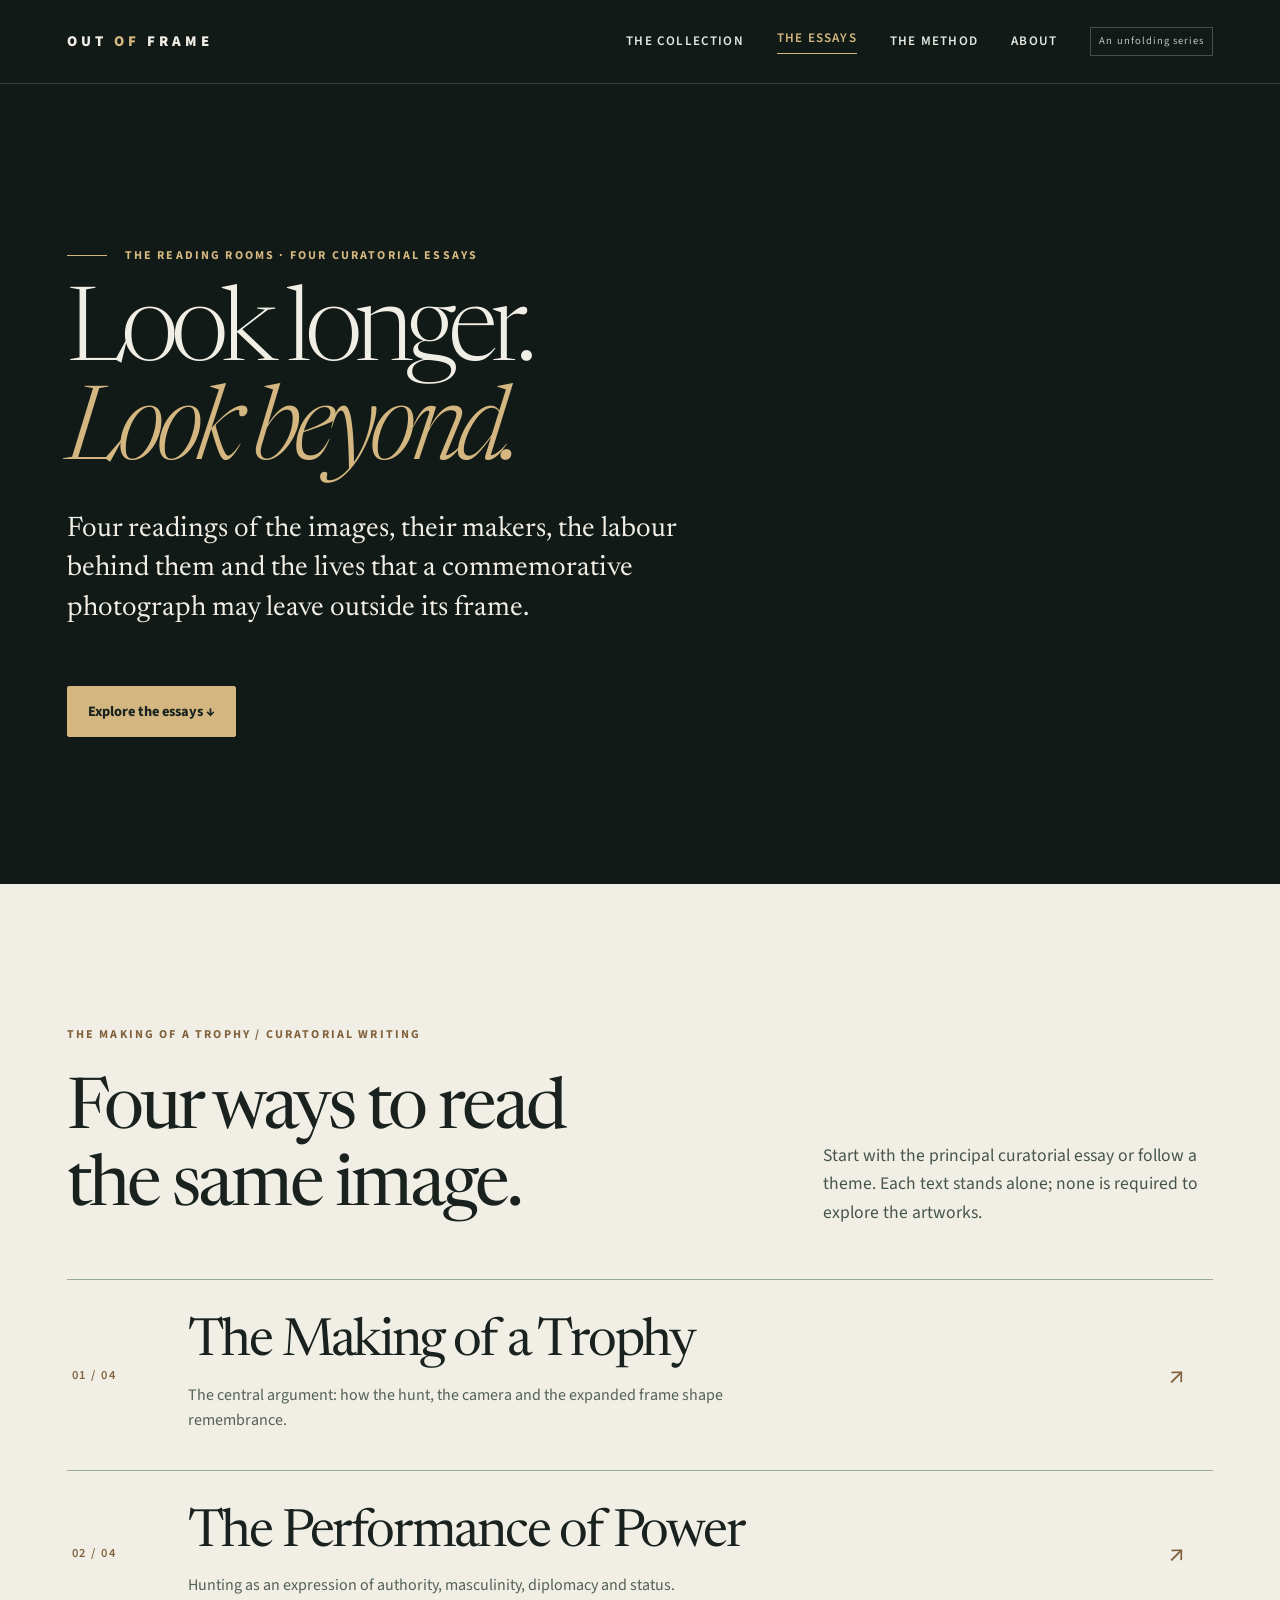
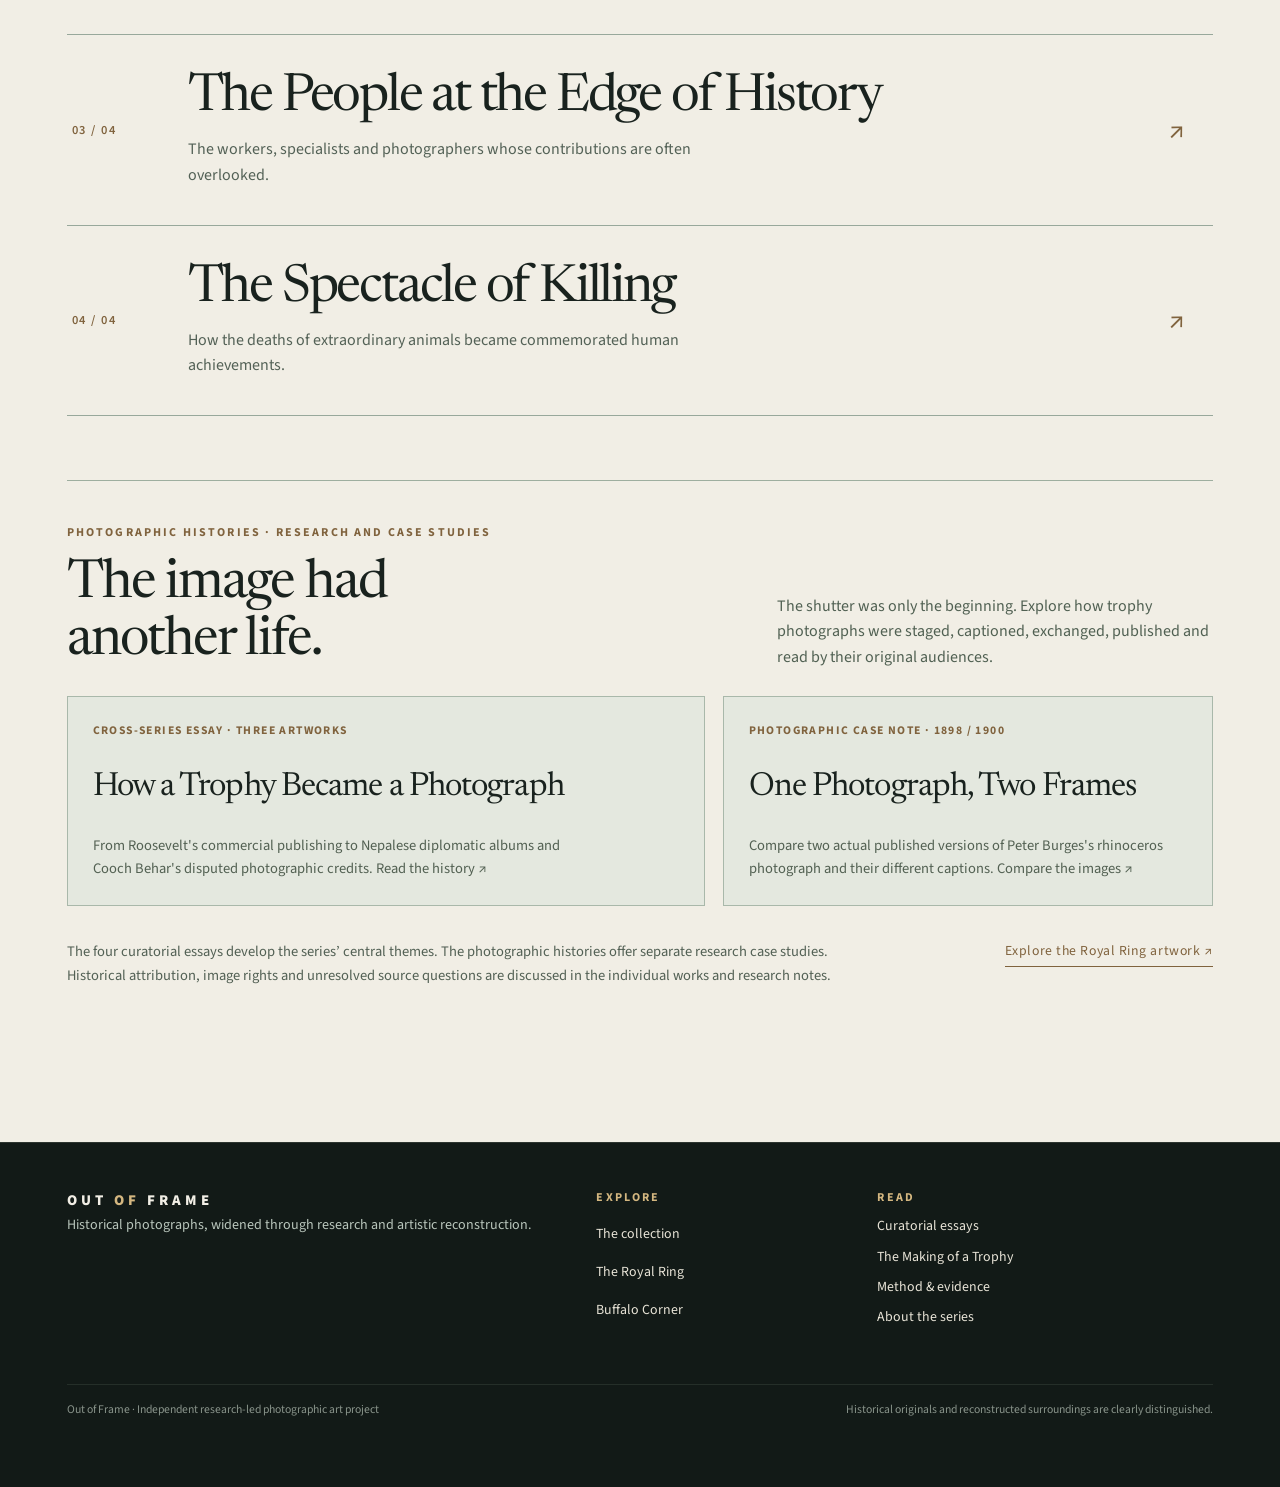
==== commit c6fa6ffd: "Replace internal editorial draft labels with public evidence language: essays/index.html" ====
--- a/essays/index.html
+++ b/essays/index.html
@@ -1 +1 @@
-<!doctype html><html lang="en"><head><meta charset="utf-8"><meta name="viewport" content="width=device-width, initial-scale=1"><meta name="description" content="Four curatorial essays and photographic histories about power, archival evidence and the spectacle of elite hunting."><meta name="theme-color" content="#121A17"><title>Curatorial essays — Out of Frame</title><link rel="preconnect" href="https://fonts.googleapis.com"><link rel="preconnect" href="https://fonts.gstatic.com" crossorigin><link href="https://fonts.googleapis.com/css2?family=Newsreader:opsz,wght@6..72,300..600&family=Source+Sans+3:wght@400;500;600;700&display=swap" rel="stylesheet"><link rel="stylesheet" href="../assets/css/site.css"><link rel="stylesheet" href="../assets/css/photographic-histories.css"></head><body><a class="skip" href="#main">Skip to content</a><header class="site-header"><div class="shell nav-inner"><a class="brand" href="../index.html" aria-label="Out of Frame, home">OUT <span>OF</span> FRAME</a><button class="nav-toggle" type="button" aria-expanded="false" aria-controls="site-links">Menu ☰</button><nav class="nav-links" id="site-links" aria-label="Main navigation"><a href="../works/index.html">The collection</a><a href="../essays/index.html" aria-current="page">The essays</a><a href="../method.html">The method</a><a href="../about.html">About</a><span class="nav-flag">An unfolding series</span></nav></div></header><main id="main"><section class="essays-landing" style="--essay-bg:url('../assets/images/royal-ring-hero.webp?v=2.14')"><div class="shell essays-landing-copy"><span class="eyebrow kicker-line">The reading rooms · Four curatorial essays</span><h1>Look longer.<br><em>Look beyond.</em></h1><p>Four readings of the images, their makers, the labour behind them and the lives that a commemorative photograph may leave outside its frame.</p><a class="btn primary" href="#the-essays">Explore the essays ↓</a></div></section><section class="essay-index-room" id="the-essays"><div class="shell"><div class="essay-index-intro"><span class="eyebrow">The Making of a Trophy / Curatorial writing</span><h2>Four ways to read<br>the same image.</h2><p>Start with the principal curatorial essay or follow a theme. Each text stands alone; none is required to explore the artworks.</p></div><div class="essay-list"><a class="essay-list-card" href="the-making-of-a-trophy.html"><span class="essay-card-number">01 / 04</span><div><h2>The Making of a Trophy</h2><p>The central argument: how the hunt, the camera and the expanded frame shape remembrance.</p></div><span class="essay-card-arrow" aria-hidden="true">↗</span></a><a class="essay-list-card" href="the-performance-of-power.html"><span class="essay-card-number">02 / 04</span><div><h2>The Performance of Power</h2><p>Hunting as an expression of authority, masculinity, diplomacy and status.</p></div><span class="essay-card-arrow" aria-hidden="true">↗</span></a><a class="essay-list-card" href="the-people-at-the-edge-of-history.html"><span class="essay-card-number">03 / 04</span><div><h2>The People at the Edge of History</h2><p>The workers, specialists and photographers whose contributions are often overlooked.</p></div><span class="essay-card-arrow" aria-hidden="true">↗</span></a><a class="essay-list-card" href="the-spectacle-of-killing.html"><span class="essay-card-number">04 / 04</span><div><h2>The Spectacle of Killing</h2><p>How the deaths of extraordinary animals became commemorated human achievements.</p></div><span class="essay-card-arrow" aria-hidden="true">↗</span></a></div><section class="ph-index" aria-labelledby="ph-index-title"><div class="ph-index-header"><div><span class="eyebrow">Photographic histories · Research and case studies</span><h2 id="ph-index-title">The image had<br>another life.</h2></div><p>The shutter was only the beginning. Explore how trophy photographs were staged, captioned, exchanged, published and read by their original audiences.</p></div><div class="ph-index-cards"><a href="how-a-trophy-became-a-photograph.html"><span>Cross-series essay · Three artworks</span><strong>How a Trophy Became a Photograph</strong><p>From Roosevelt's commercial publishing to Nepalese diplomatic albums and Cooch Behar's disputed photographic credits. Read the history ↗</p></a><a href="one-photograph-two-frames.html"><span>Photographic case note · 1898 / 1900</span><strong>One Photograph, Two Frames</strong><p>Compare two actual published versions of Peter Burges's rhinoceros photograph and their different captions. Compare the images ↗</p></a></div></section><div class="essay-index-note"><p>The four curatorial essays are working drafts (v0.1, 31 October 2026). The photographic histories are separate editorial studies. Source reproduction and image-specific claims remain subject to final review.</p><a href="../works/the-royal-ring.html" class="text-link">Explore the Royal Ring artwork ↗</a></div></div></section></main><footer class="site-footer"><div class="shell"><div class="footer-grid"><div><a class="brand" href="../index.html">OUT <span>OF</span> FRAME</a><p>Historical photographs, widened through research and artistic reconstruction.</p></div><nav aria-label="Footer exhibition links"><strong class="eyebrow">Explore</strong><a href="../works/index.html">The collection</a><a href="../works/the-royal-ring.html">The Royal Ring</a><a href="../works/buffalo-corner.html">Buffalo Corner</a></nav><nav aria-label="Footer reading links"><strong class="eyebrow">Read</strong><a href="../essays/index.html">Curatorial essays</a><a href="../essays/the-making-of-a-trophy.html">The Making of a Trophy</a><a href="../method.html">Method &amp; evidence</a><a href="../about.html">About the series</a></nav></div><div class="footline"><span>Out of Frame · Independent research-led photographic art project</span><span>Historical originals and reconstructed surroundings are clearly distinguished.</span></div></div></footer><script src="../assets/js/site.js" defer></script></body></html>+<!doctype html><html lang="en"><head><meta charset="utf-8"><meta name="viewport" content="width=device-width, initial-scale=1"><meta name="description" content="Four curatorial essays and photographic histories about power, archival evidence and the spectacle of elite hunting."><meta name="theme-color" content="#121A17"><title>Curatorial essays — Out of Frame</title><link rel="preconnect" href="https://fonts.googleapis.com"><link rel="preconnect" href="https://fonts.gstatic.com" crossorigin><link href="https://fonts.googleapis.com/css2?family=Newsreader:opsz,wght@6..72,300..600&family=Source+Sans+3:wght@400;500;600;700&display=swap" rel="stylesheet"><link rel="stylesheet" href="../assets/css/site.css"><link rel="stylesheet" href="../assets/css/photographic-histories.css"></head><body><a class="skip" href="#main">Skip to content</a><header class="site-header"><div class="shell nav-inner"><a class="brand" href="../index.html" aria-label="Out of Frame, home">OUT <span>OF</span> FRAME</a><button class="nav-toggle" type="button" aria-expanded="false" aria-controls="site-links">Menu ☰</button><nav class="nav-links" id="site-links" aria-label="Main navigation"><a href="../works/index.html">The collection</a><a href="../essays/index.html" aria-current="page">The essays</a><a href="../method.html">The method</a><a href="../about.html">About</a><span class="nav-flag">An unfolding series</span></nav></div></header><main id="main"><section class="essays-landing" style="--essay-bg:url('../assets/images/royal-ring-hero.webp?v=2.14')"><div class="shell essays-landing-copy"><span class="eyebrow kicker-line">The reading rooms · Four curatorial essays</span><h1>Look longer.<br><em>Look beyond.</em></h1><p>Four readings of the images, their makers, the labour behind them and the lives that a commemorative photograph may leave outside its frame.</p><a class="btn primary" href="#the-essays">Explore the essays ↓</a></div></section><section class="essay-index-room" id="the-essays"><div class="shell"><div class="essay-index-intro"><span class="eyebrow">The Making of a Trophy / Curatorial writing</span><h2>Four ways to read<br>the same image.</h2><p>Start with the principal curatorial essay or follow a theme. Each text stands alone; none is required to explore the artworks.</p></div><div class="essay-list"><a class="essay-list-card" href="the-making-of-a-trophy.html"><span class="essay-card-number">01 / 04</span><div><h2>The Making of a Trophy</h2><p>The central argument: how the hunt, the camera and the expanded frame shape remembrance.</p></div><span class="essay-card-arrow" aria-hidden="true">↗</span></a><a class="essay-list-card" href="the-performance-of-power.html"><span class="essay-card-number">02 / 04</span><div><h2>The Performance of Power</h2><p>Hunting as an expression of authority, masculinity, diplomacy and status.</p></div><span class="essay-card-arrow" aria-hidden="true">↗</span></a><a class="essay-list-card" href="the-people-at-the-edge-of-history.html"><span class="essay-card-number">03 / 04</span><div><h2>The People at the Edge of History</h2><p>The workers, specialists and photographers whose contributions are often overlooked.</p></div><span class="essay-card-arrow" aria-hidden="true">↗</span></a><a class="essay-list-card" href="the-spectacle-of-killing.html"><span class="essay-card-number">04 / 04</span><div><h2>The Spectacle of Killing</h2><p>How the deaths of extraordinary animals became commemorated human achievements.</p></div><span class="essay-card-arrow" aria-hidden="true">↗</span></a></div><section class="ph-index" aria-labelledby="ph-index-title"><div class="ph-index-header"><div><span class="eyebrow">Photographic histories · Research and case studies</span><h2 id="ph-index-title">The image had<br>another life.</h2></div><p>The shutter was only the beginning. Explore how trophy photographs were staged, captioned, exchanged, published and read by their original audiences.</p></div><div class="ph-index-cards"><a href="how-a-trophy-became-a-photograph.html"><span>Cross-series essay · Three artworks</span><strong>How a Trophy Became a Photograph</strong><p>From Roosevelt's commercial publishing to Nepalese diplomatic albums and Cooch Behar's disputed photographic credits. Read the history ↗</p></a><a href="one-photograph-two-frames.html"><span>Photographic case note · 1898 / 1900</span><strong>One Photograph, Two Frames</strong><p>Compare two actual published versions of Peter Burges's rhinoceros photograph and their different captions. Compare the images ↗</p></a></div></section><div class="essay-index-note"><p>The four curatorial essays develop the series’ central themes. The photographic histories offer separate research case studies. Historical attribution, image rights and unresolved source questions are discussed in the individual works and research notes.</p><a href="../works/the-royal-ring.html" class="text-link">Explore the Royal Ring artwork ↗</a></div></div></section></main><footer class="site-footer"><div class="shell"><div class="footer-grid"><div><a class="brand" href="../index.html">OUT <span>OF</span> FRAME</a><p>Historical photographs, widened through research and artistic reconstruction.</p></div><nav aria-label="Footer exhibition links"><strong class="eyebrow">Explore</strong><a href="../works/index.html">The collection</a><a href="../works/the-royal-ring.html">The Royal Ring</a><a href="../works/buffalo-corner.html">Buffalo Corner</a></nav><nav aria-label="Footer reading links"><strong class="eyebrow">Read</strong><a href="../essays/index.html">Curatorial essays</a><a href="../essays/the-making-of-a-trophy.html">The Making of a Trophy</a><a href="../method.html">Method &amp; evidence</a><a href="../about.html">About the series</a></nav></div><div class="footline"><span>Out of Frame · Independent research-led photographic art project</span><span>Historical originals and reconstructed surroundings are clearly distinguished.</span></div></div></footer><script src="../assets/js/site.js" defer></script></body></html>
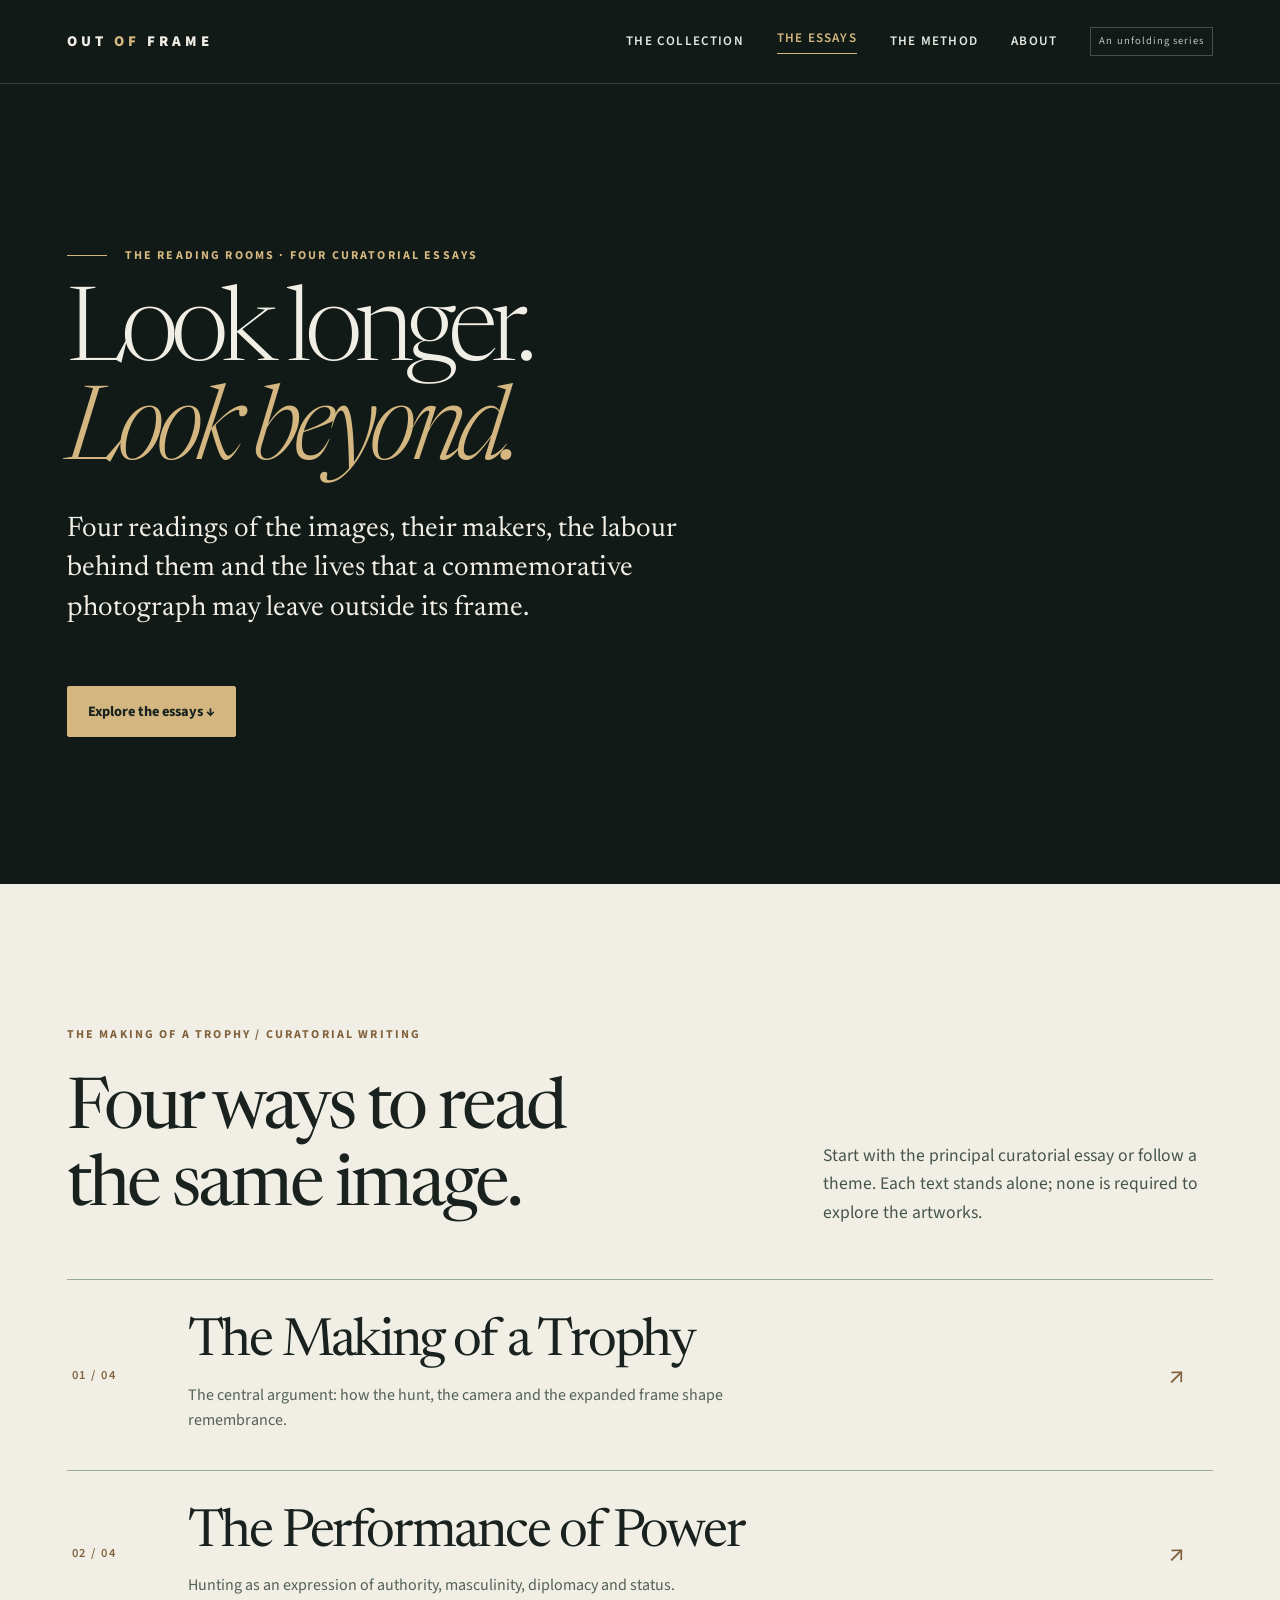
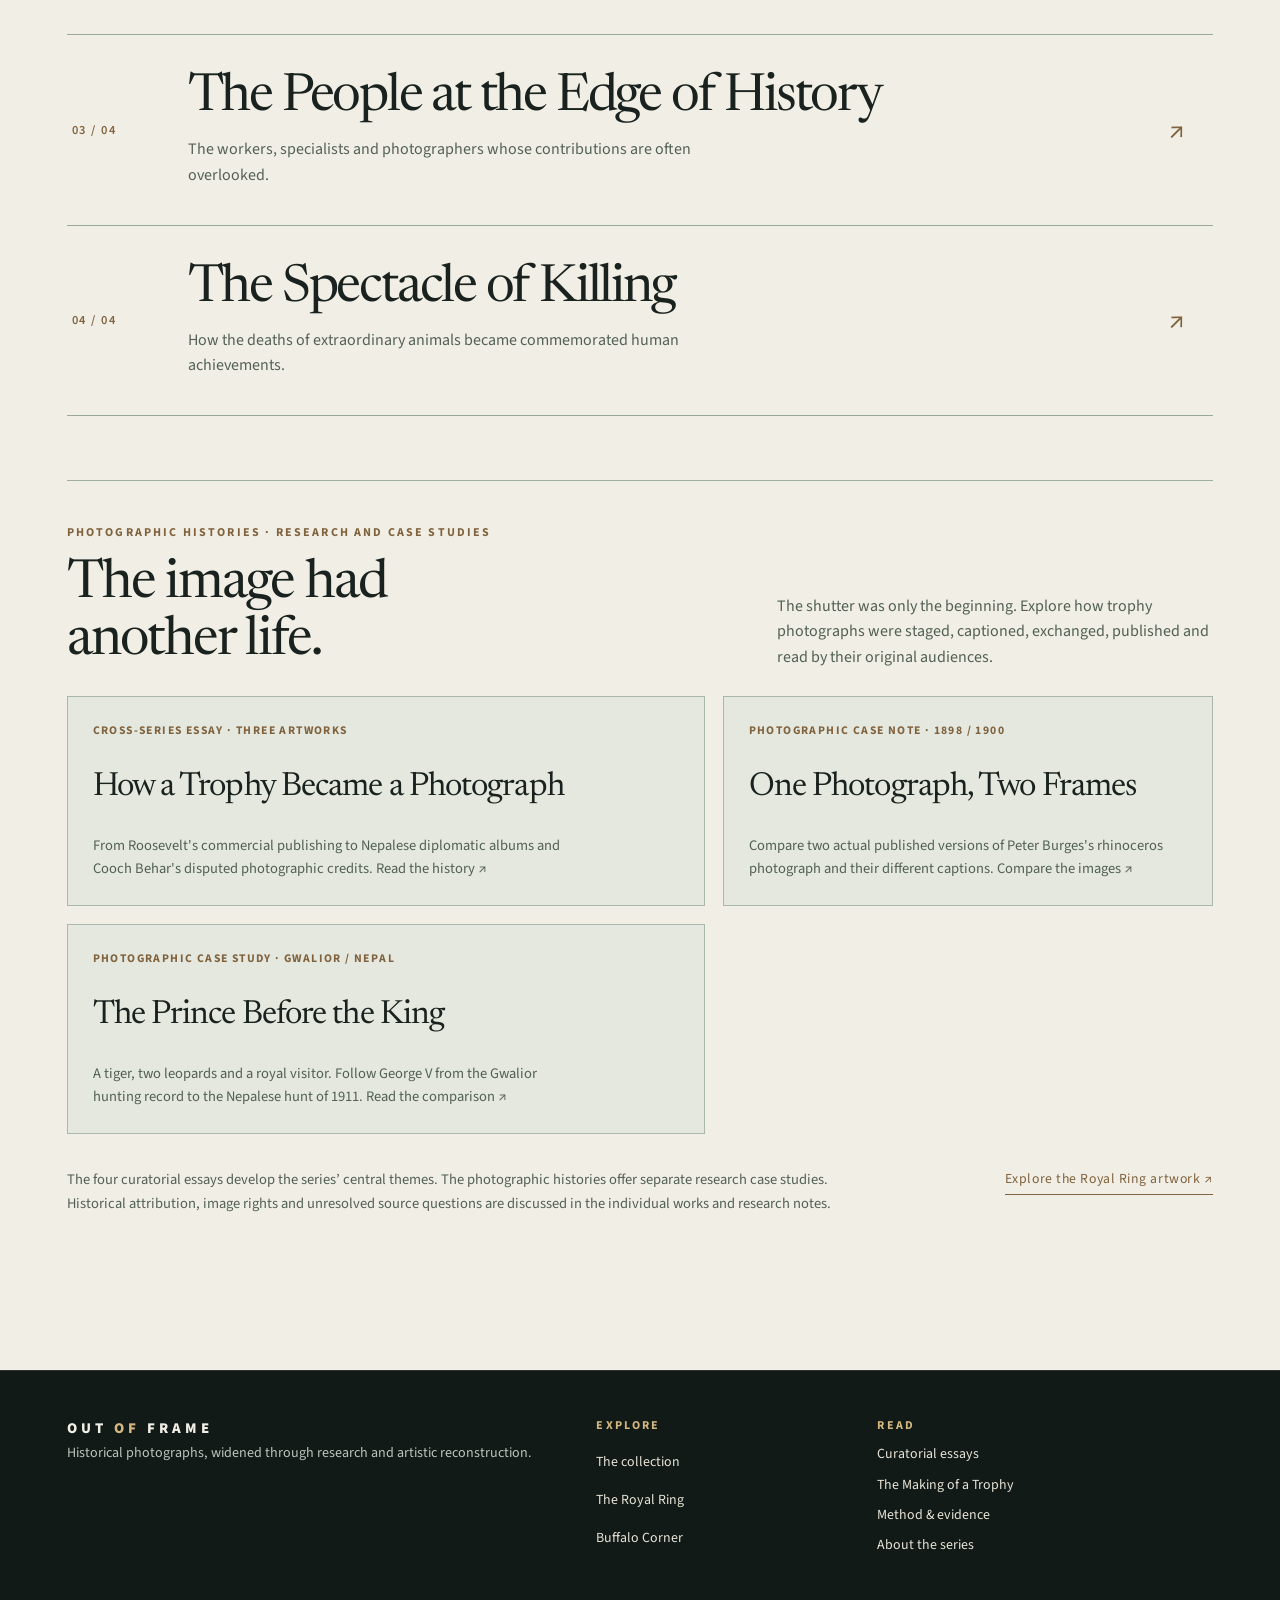
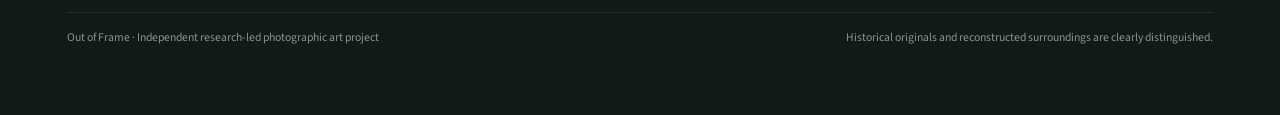
==== commit 1e0e022f: "List Gwalior essay in the photographic histories reading room" ====
--- a/essays/index.html
+++ b/essays/index.html
@@ -1 +1 @@
-<!doctype html><html lang="en"><head><meta charset="utf-8"><meta name="viewport" content="width=device-width, initial-scale=1"><meta name="description" content="Four curatorial essays and photographic histories about power, archival evidence and the spectacle of elite hunting."><meta name="theme-color" content="#121A17"><title>Curatorial essays — Out of Frame</title><link rel="preconnect" href="https://fonts.googleapis.com"><link rel="preconnect" href="https://fonts.gstatic.com" crossorigin><link href="https://fonts.googleapis.com/css2?family=Newsreader:opsz,wght@6..72,300..600&family=Source+Sans+3:wght@400;500;600;700&display=swap" rel="stylesheet"><link rel="stylesheet" href="../assets/css/site.css"><link rel="stylesheet" href="../assets/css/photographic-histories.css"></head><body><a class="skip" href="#main">Skip to content</a><header class="site-header"><div class="shell nav-inner"><a class="brand" href="../index.html" aria-label="Out of Frame, home">OUT <span>OF</span> FRAME</a><button class="nav-toggle" type="button" aria-expanded="false" aria-controls="site-links">Menu ☰</button><nav class="nav-links" id="site-links" aria-label="Main navigation"><a href="../works/index.html">The collection</a><a href="../essays/index.html" aria-current="page">The essays</a><a href="../method.html">The method</a><a href="../about.html">About</a><span class="nav-flag">An unfolding series</span></nav></div></header><main id="main"><section class="essays-landing" style="--essay-bg:url('../assets/images/royal-ring-hero.webp?v=2.14')"><div class="shell essays-landing-copy"><span class="eyebrow kicker-line">The reading rooms · Four curatorial essays</span><h1>Look longer.<br><em>Look beyond.</em></h1><p>Four readings of the images, their makers, the labour behind them and the lives that a commemorative photograph may leave outside its frame.</p><a class="btn primary" href="#the-essays">Explore the essays ↓</a></div></section><section class="essay-index-room" id="the-essays"><div class="shell"><div class="essay-index-intro"><span class="eyebrow">The Making of a Trophy / Curatorial writing</span><h2>Four ways to read<br>the same image.</h2><p>Start with the principal curatorial essay or follow a theme. Each text stands alone; none is required to explore the artworks.</p></div><div class="essay-list"><a class="essay-list-card" href="the-making-of-a-trophy.html"><span class="essay-card-number">01 / 04</span><div><h2>The Making of a Trophy</h2><p>The central argument: how the hunt, the camera and the expanded frame shape remembrance.</p></div><span class="essay-card-arrow" aria-hidden="true">↗</span></a><a class="essay-list-card" href="the-performance-of-power.html"><span class="essay-card-number">02 / 04</span><div><h2>The Performance of Power</h2><p>Hunting as an expression of authority, masculinity, diplomacy and status.</p></div><span class="essay-card-arrow" aria-hidden="true">↗</span></a><a class="essay-list-card" href="the-people-at-the-edge-of-history.html"><span class="essay-card-number">03 / 04</span><div><h2>The People at the Edge of History</h2><p>The workers, specialists and photographers whose contributions are often overlooked.</p></div><span class="essay-card-arrow" aria-hidden="true">↗</span></a><a class="essay-list-card" href="the-spectacle-of-killing.html"><span class="essay-card-number">04 / 04</span><div><h2>The Spectacle of Killing</h2><p>How the deaths of extraordinary animals became commemorated human achievements.</p></div><span class="essay-card-arrow" aria-hidden="true">↗</span></a></div><section class="ph-index" aria-labelledby="ph-index-title"><div class="ph-index-header"><div><span class="eyebrow">Photographic histories · Research and case studies</span><h2 id="ph-index-title">The image had<br>another life.</h2></div><p>The shutter was only the beginning. Explore how trophy photographs were staged, captioned, exchanged, published and read by their original audiences.</p></div><div class="ph-index-cards"><a href="how-a-trophy-became-a-photograph.html"><span>Cross-series essay · Three artworks</span><strong>How a Trophy Became a Photograph</strong><p>From Roosevelt's commercial publishing to Nepalese diplomatic albums and Cooch Behar's disputed photographic credits. Read the history ↗</p></a><a href="one-photograph-two-frames.html"><span>Photographic case note · 1898 / 1900</span><strong>One Photograph, Two Frames</strong><p>Compare two actual published versions of Peter Burges's rhinoceros photograph and their different captions. Compare the images ↗</p></a></div></section><div class="essay-index-note"><p>The four curatorial essays develop the series’ central themes. The photographic histories offer separate research case studies. Historical attribution, image rights and unresolved source questions are discussed in the individual works and research notes.</p><a href="../works/the-royal-ring.html" class="text-link">Explore the Royal Ring artwork ↗</a></div></div></section></main><footer class="site-footer"><div class="shell"><div class="footer-grid"><div><a class="brand" href="../index.html">OUT <span>OF</span> FRAME</a><p>Historical photographs, widened through research and artistic reconstruction.</p></div><nav aria-label="Footer exhibition links"><strong class="eyebrow">Explore</strong><a href="../works/index.html">The collection</a><a href="../works/the-royal-ring.html">The Royal Ring</a><a href="../works/buffalo-corner.html">Buffalo Corner</a></nav><nav aria-label="Footer reading links"><strong class="eyebrow">Read</strong><a href="../essays/index.html">Curatorial essays</a><a href="../essays/the-making-of-a-trophy.html">The Making of a Trophy</a><a href="../method.html">Method &amp; evidence</a><a href="../about.html">About the series</a></nav></div><div class="footline"><span>Out of Frame · Independent research-led photographic art project</span><span>Historical originals and reconstructed surroundings are clearly distinguished.</span></div></div></footer><script src="../assets/js/site.js" defer></script></body></html>+<!doctype html><html lang="en"><head><meta charset="utf-8"><meta name="viewport" content="width=device-width, initial-scale=1"><meta name="description" content="Four curatorial essays and three photographic histories about power, archival evidence and the spectacle of elite hunting."><meta name="theme-color" content="#121A17"><title>Curatorial essays — Out of Frame</title><link rel="preconnect" href="https://fonts.googleapis.com"><link rel="preconnect" href="https://fonts.gstatic.com" crossorigin><link href="https://fonts.googleapis.com/css2?family=Newsreader:opsz,wght@6..72,300..600&family=Source+Sans+3:wght@400;500;600;700&display=swap" rel="stylesheet"><link rel="stylesheet" href="../assets/css/site.css"><link rel="stylesheet" href="../assets/css/photographic-histories.css"></head><body><a class="skip" href="#main">Skip to content</a><header class="site-header"><div class="shell nav-inner"><a class="brand" href="../index.html" aria-label="Out of Frame, home">OUT <span>OF</span> FRAME</a><button class="nav-toggle" type="button" aria-expanded="false" aria-controls="site-links">Menu ☰</button><nav class="nav-links" id="site-links" aria-label="Main navigation"><a href="../works/index.html">The collection</a><a href="../essays/index.html" aria-current="page">The essays</a><a href="../method.html">The method</a><a href="../about.html">About</a><span class="nav-flag">An unfolding series</span></nav></div></header><main id="main"><section class="essays-landing" style="--essay-bg:url('../assets/images/royal-ring-hero.webp?v=2.14')"><div class="shell essays-landing-copy"><span class="eyebrow kicker-line">The reading rooms · Four curatorial essays</span><h1>Look longer.<br><em>Look beyond.</em></h1><p>Four readings of the images, their makers, the labour behind them and the lives that a commemorative photograph may leave outside its frame.</p><a class="btn primary" href="#the-essays">Explore the essays ↓</a></div></section><section class="essay-index-room" id="the-essays"><div class="shell"><div class="essay-index-intro"><span class="eyebrow">The Making of a Trophy / Curatorial writing</span><h2>Four ways to read<br>the same image.</h2><p>Start with the principal curatorial essay or follow a theme. Each text stands alone; none is required to explore the artworks.</p></div><div class="essay-list"><a class="essay-list-card" href="the-making-of-a-trophy.html"><span class="essay-card-number">01 / 04</span><div><h2>The Making of a Trophy</h2><p>The central argument: how the hunt, the camera and the expanded frame shape remembrance.</p></div><span class="essay-card-arrow" aria-hidden="true">↗</span></a><a class="essay-list-card" href="the-performance-of-power.html"><span class="essay-card-number">02 / 04</span><div><h2>The Performance of Power</h2><p>Hunting as an expression of authority, masculinity, diplomacy and status.</p></div><span class="essay-card-arrow" aria-hidden="true">↗</span></a><a class="essay-list-card" href="the-people-at-the-edge-of-history.html"><span class="essay-card-number">03 / 04</span><div><h2>The People at the Edge of History</h2><p>The workers, specialists and photographers whose contributions are often overlooked.</p></div><span class="essay-card-arrow" aria-hidden="true">↗</span></a><a class="essay-list-card" href="the-spectacle-of-killing.html"><span class="essay-card-number">04 / 04</span><div><h2>The Spectacle of Killing</h2><p>How the deaths of extraordinary animals became commemorated human achievements.</p></div><span class="essay-card-arrow" aria-hidden="true">↗</span></a></div><section class="ph-index" aria-labelledby="ph-index-title"><div class="ph-index-header"><div><span class="eyebrow">Photographic histories · Research and case studies</span><h2 id="ph-index-title">The image had<br>another life.</h2></div><p>The shutter was only the beginning. Explore how trophy photographs were staged, captioned, exchanged, published and read by their original audiences.</p></div><div class="ph-index-cards"><a href="how-a-trophy-became-a-photograph.html"><span>Cross-series essay · Three artworks</span><strong>How a Trophy Became a Photograph</strong><p>From Roosevelt's commercial publishing to Nepalese diplomatic albums and Cooch Behar's disputed photographic credits. Read the history ↗</p></a><a href="one-photograph-two-frames.html"><span>Photographic case note · 1898 / 1900</span><strong>One Photograph, Two Frames</strong><p>Compare two actual published versions of Peter Burges's rhinoceros photograph and their different captions. Compare the images ↗</p></a><a href="the-prince-before-the-king.html"><span>Photographic case study · Gwalior / Nepal</span><strong>The Prince Before the King</strong><p>A tiger, two leopards and a royal visitor. Follow George V from the Gwalior hunting record to the Nepalese hunt of 1911. Read the comparison ↗</p></a></div></section><div class="essay-index-note"><p>The four curatorial essays develop the series’ central themes. The photographic histories offer separate research case studies. Historical attribution, image rights and unresolved source questions are discussed in the individual works and research notes.</p><a href="../works/the-royal-ring.html" class="text-link">Explore the Royal Ring artwork ↗</a></div></div></section></main><footer class="site-footer"><div class="shell"><div class="footer-grid"><div><a class="brand" href="../index.html">OUT <span>OF</span> FRAME</a><p>Historical photographs, widened through research and artistic reconstruction.</p></div><nav aria-label="Footer exhibition links"><strong class="eyebrow">Explore</strong><a href="../works/index.html">The collection</a><a href="../works/the-royal-ring.html">The Royal Ring</a><a href="../works/buffalo-corner.html">Buffalo Corner</a></nav><nav aria-label="Footer reading links"><strong class="eyebrow">Read</strong><a href="../essays/index.html">Curatorial essays</a><a href="../essays/the-making-of-a-trophy.html">The Making of a Trophy</a><a href="../method.html">Method &amp; evidence</a><a href="../about.html">About the series</a></nav></div><div class="footline"><span>Out of Frame · Independent research-led photographic art project</span><span>Historical originals and reconstructed surroundings are clearly distinguished.</span></div></div></footer><script src="../assets/js/site.js" defer></script></body></html>
